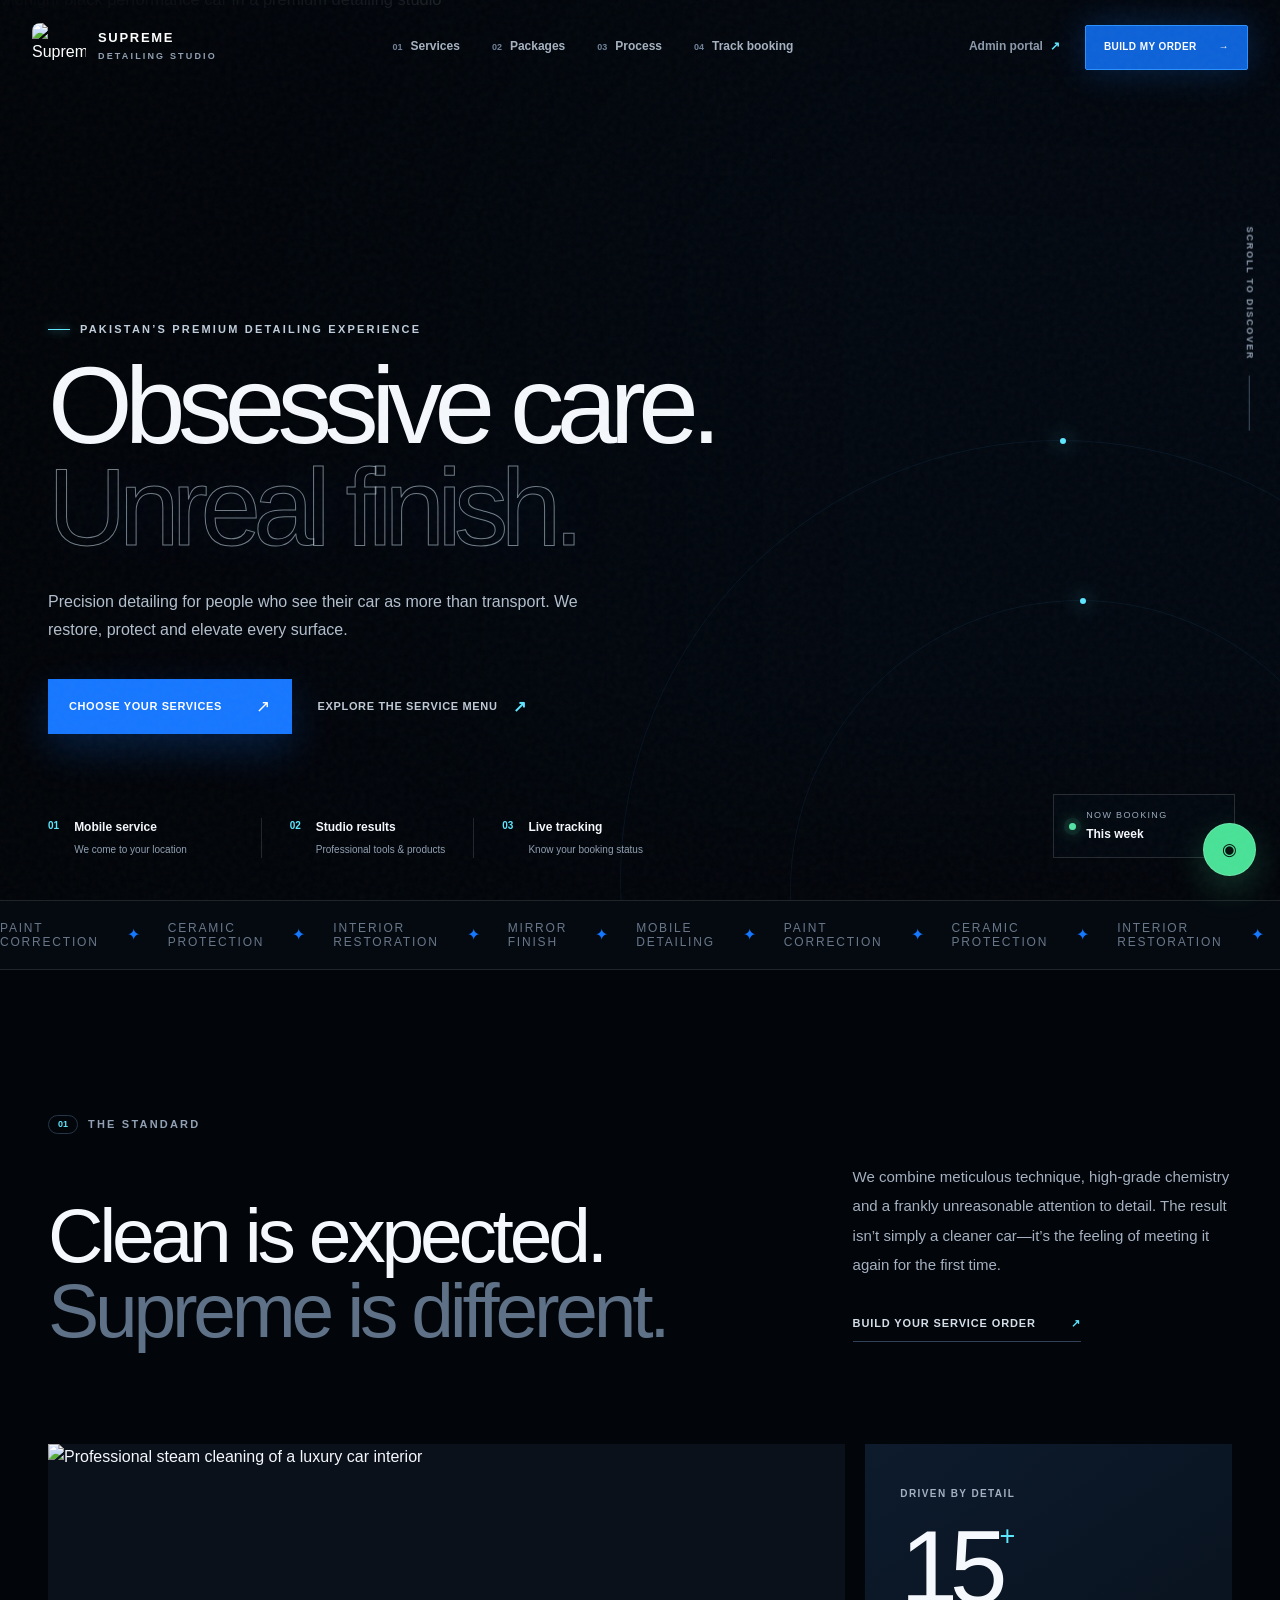
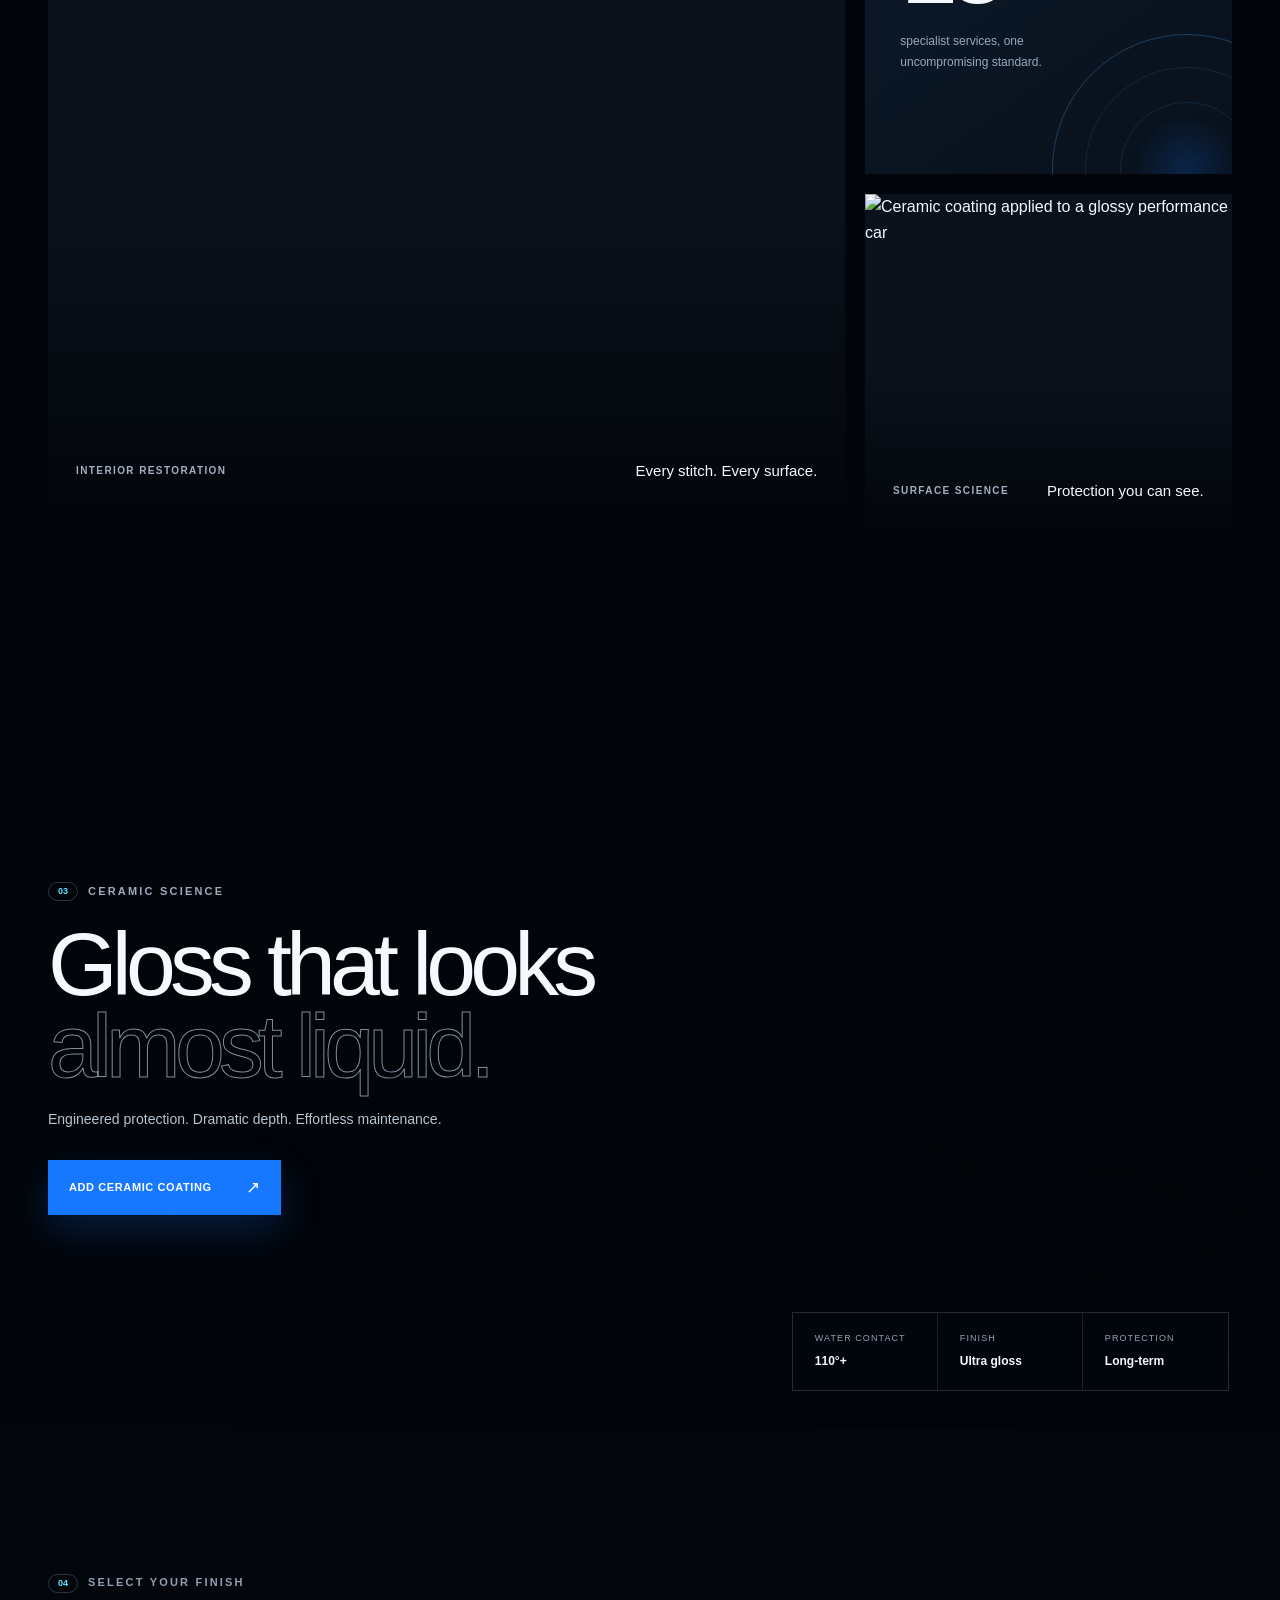
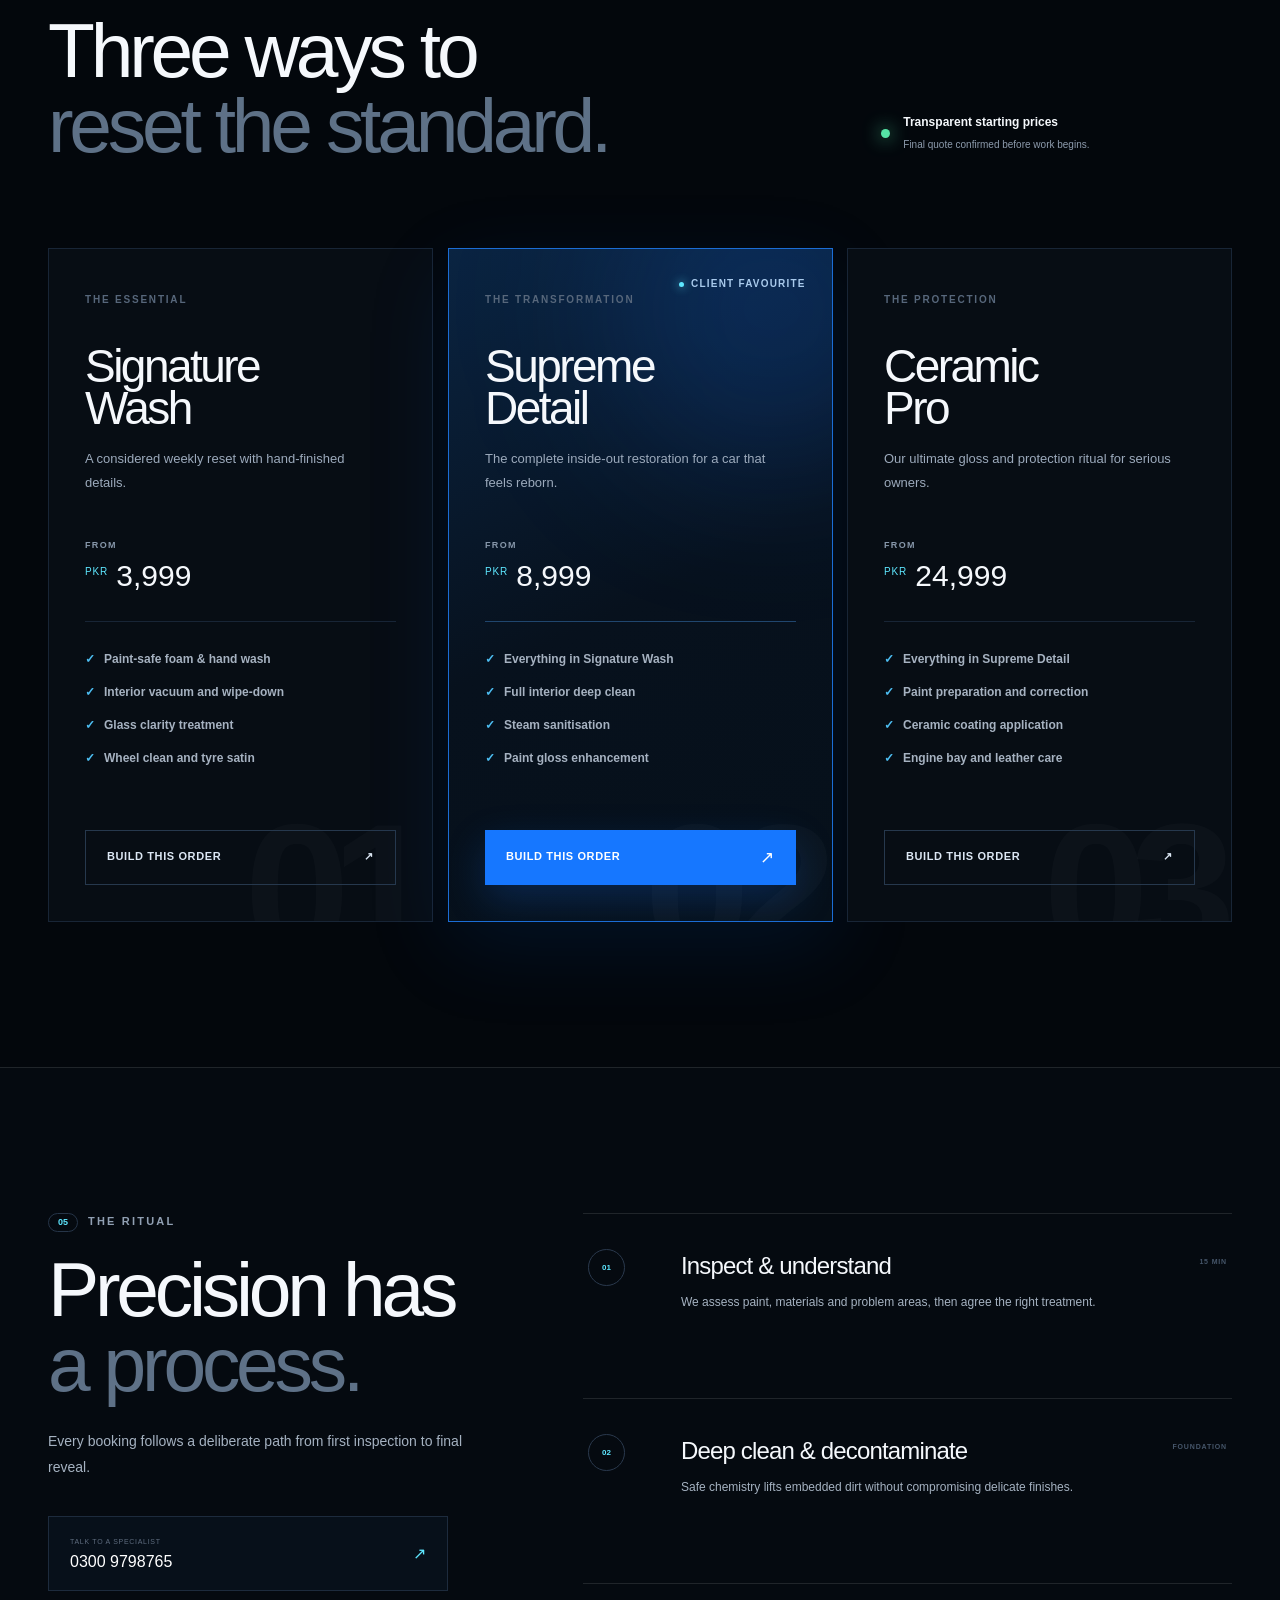
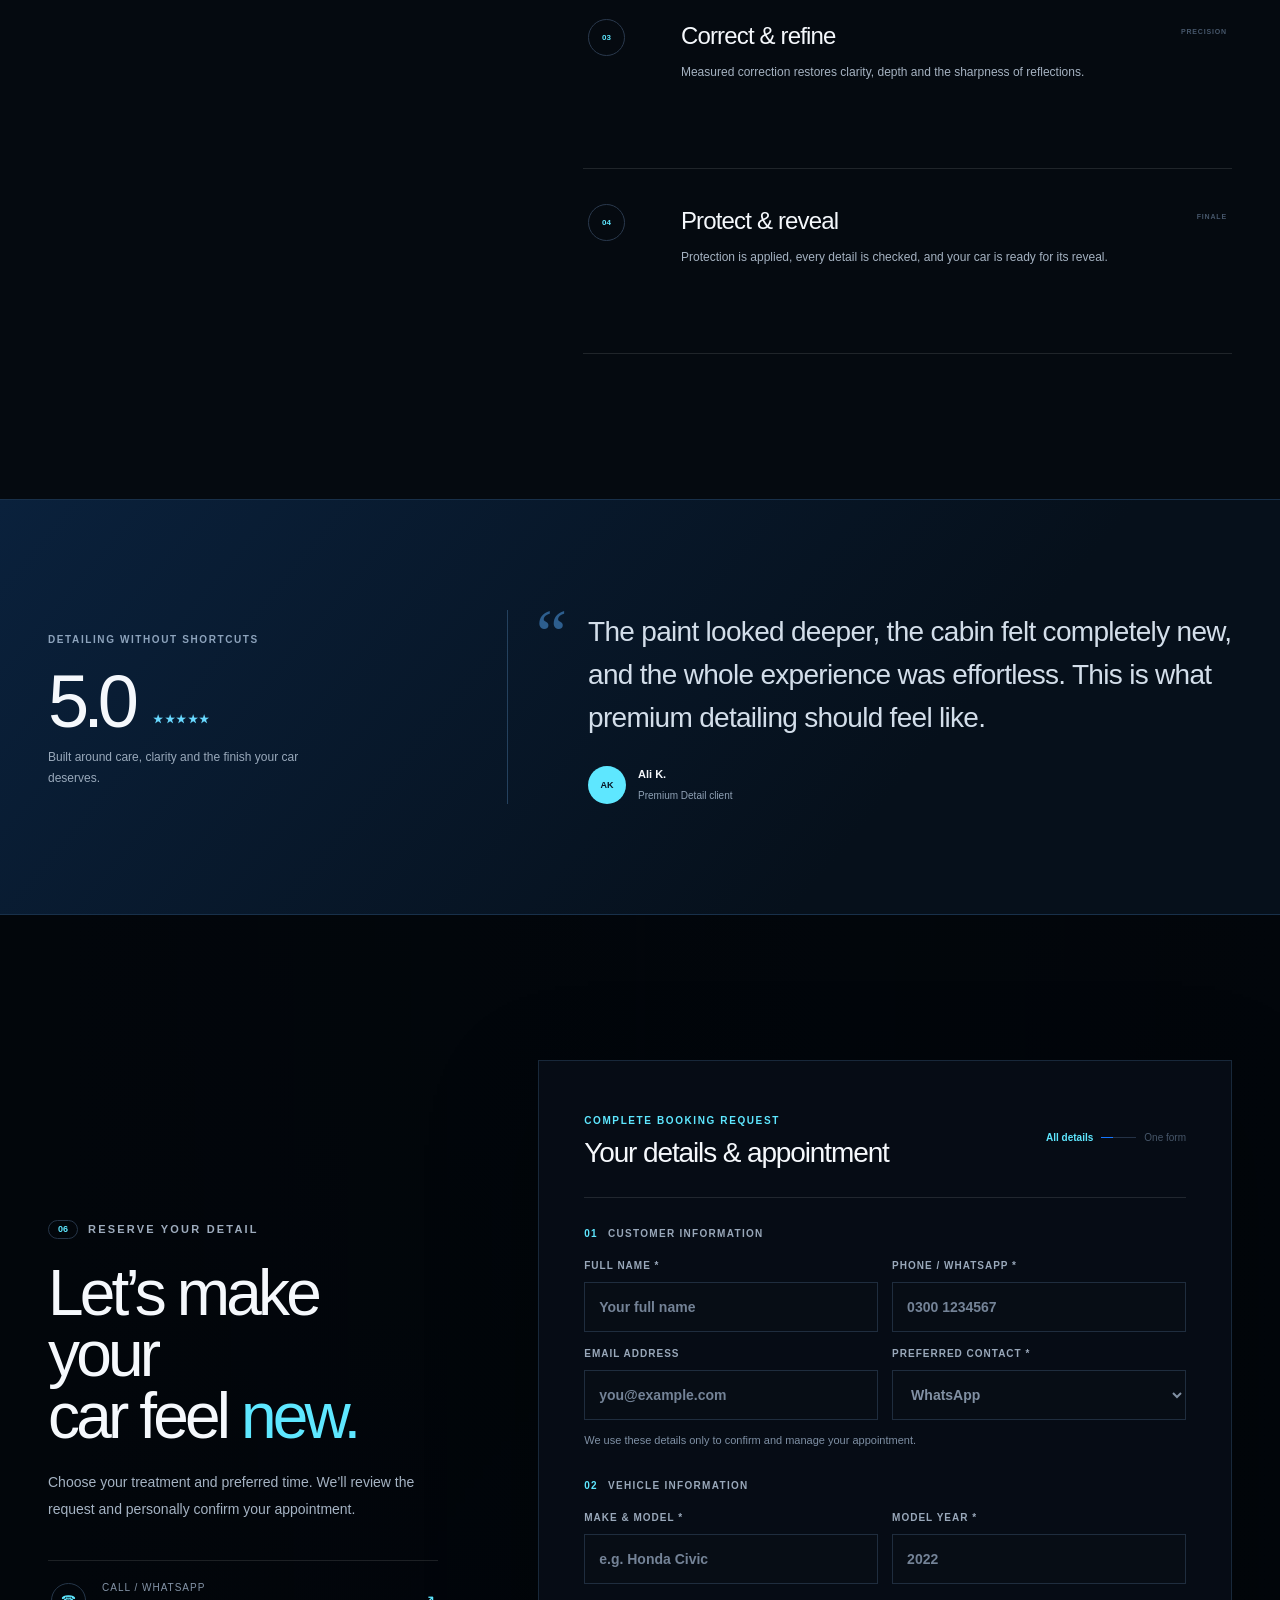
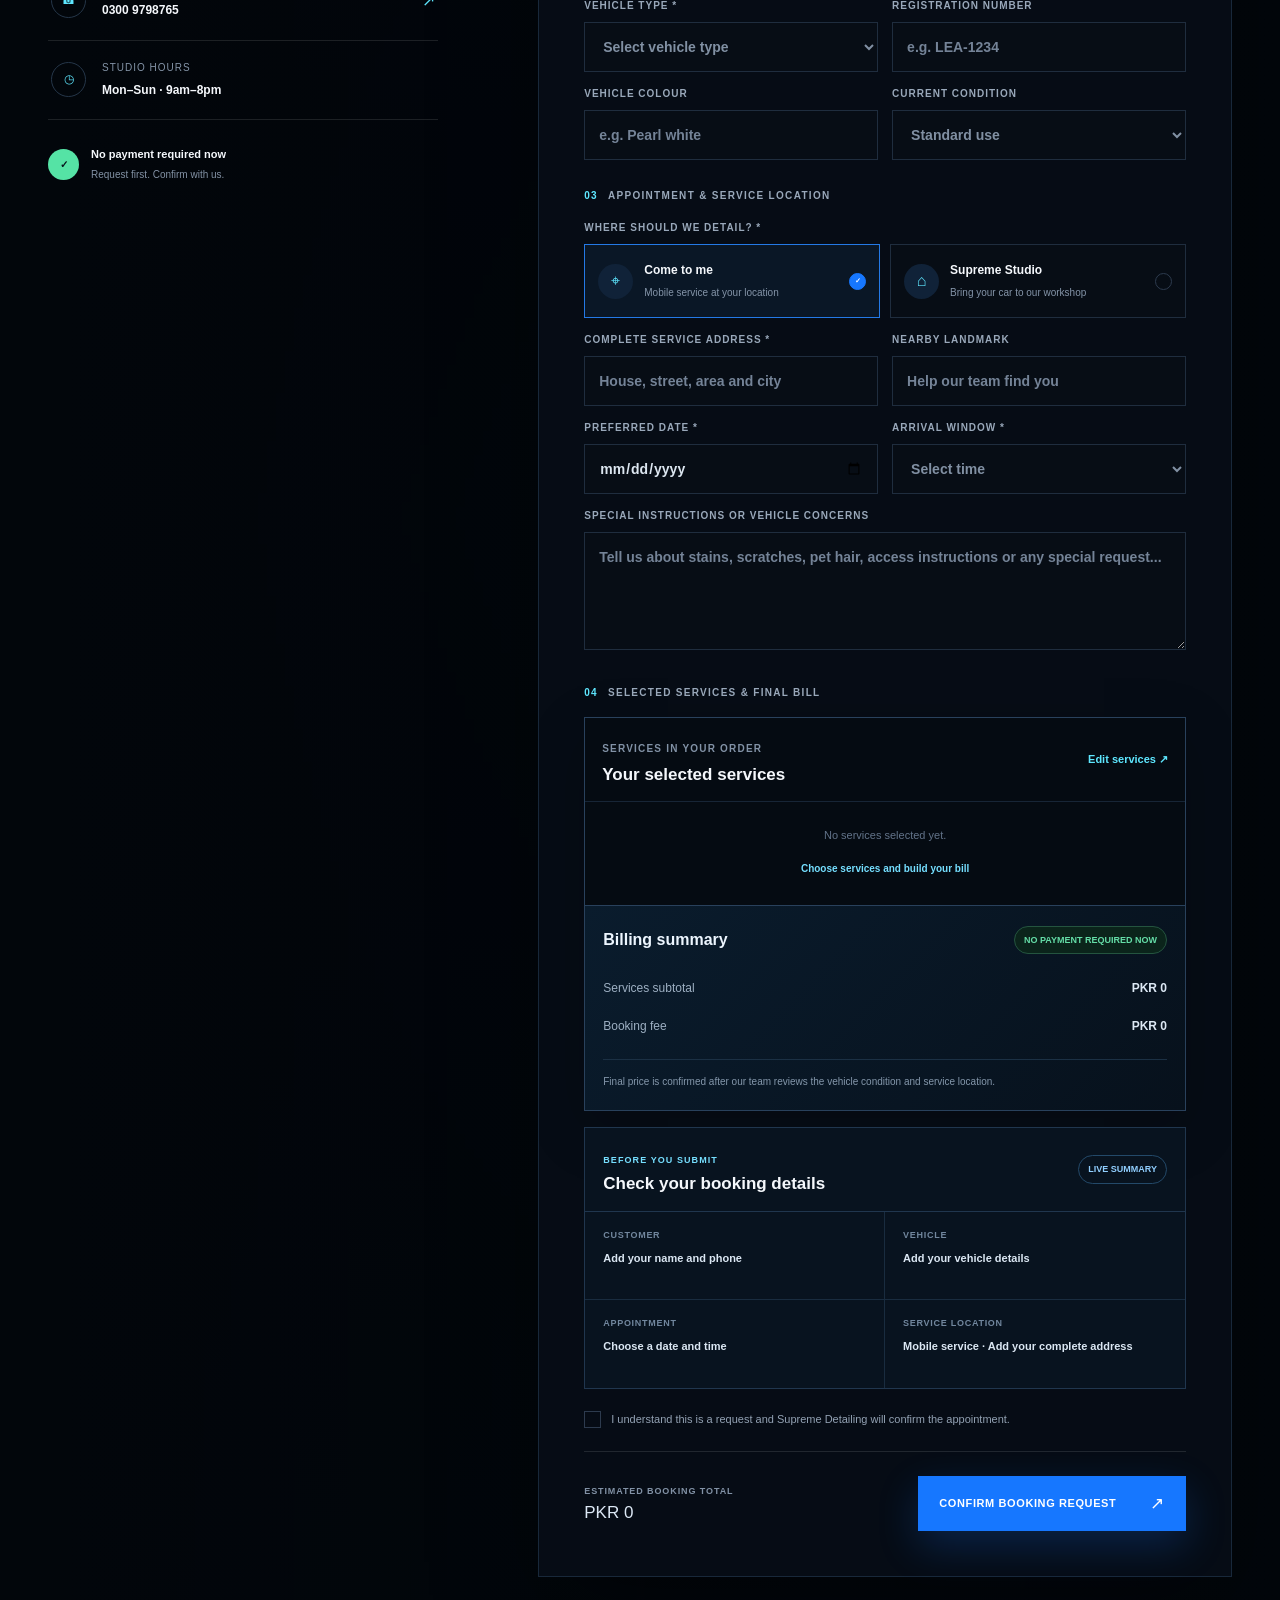
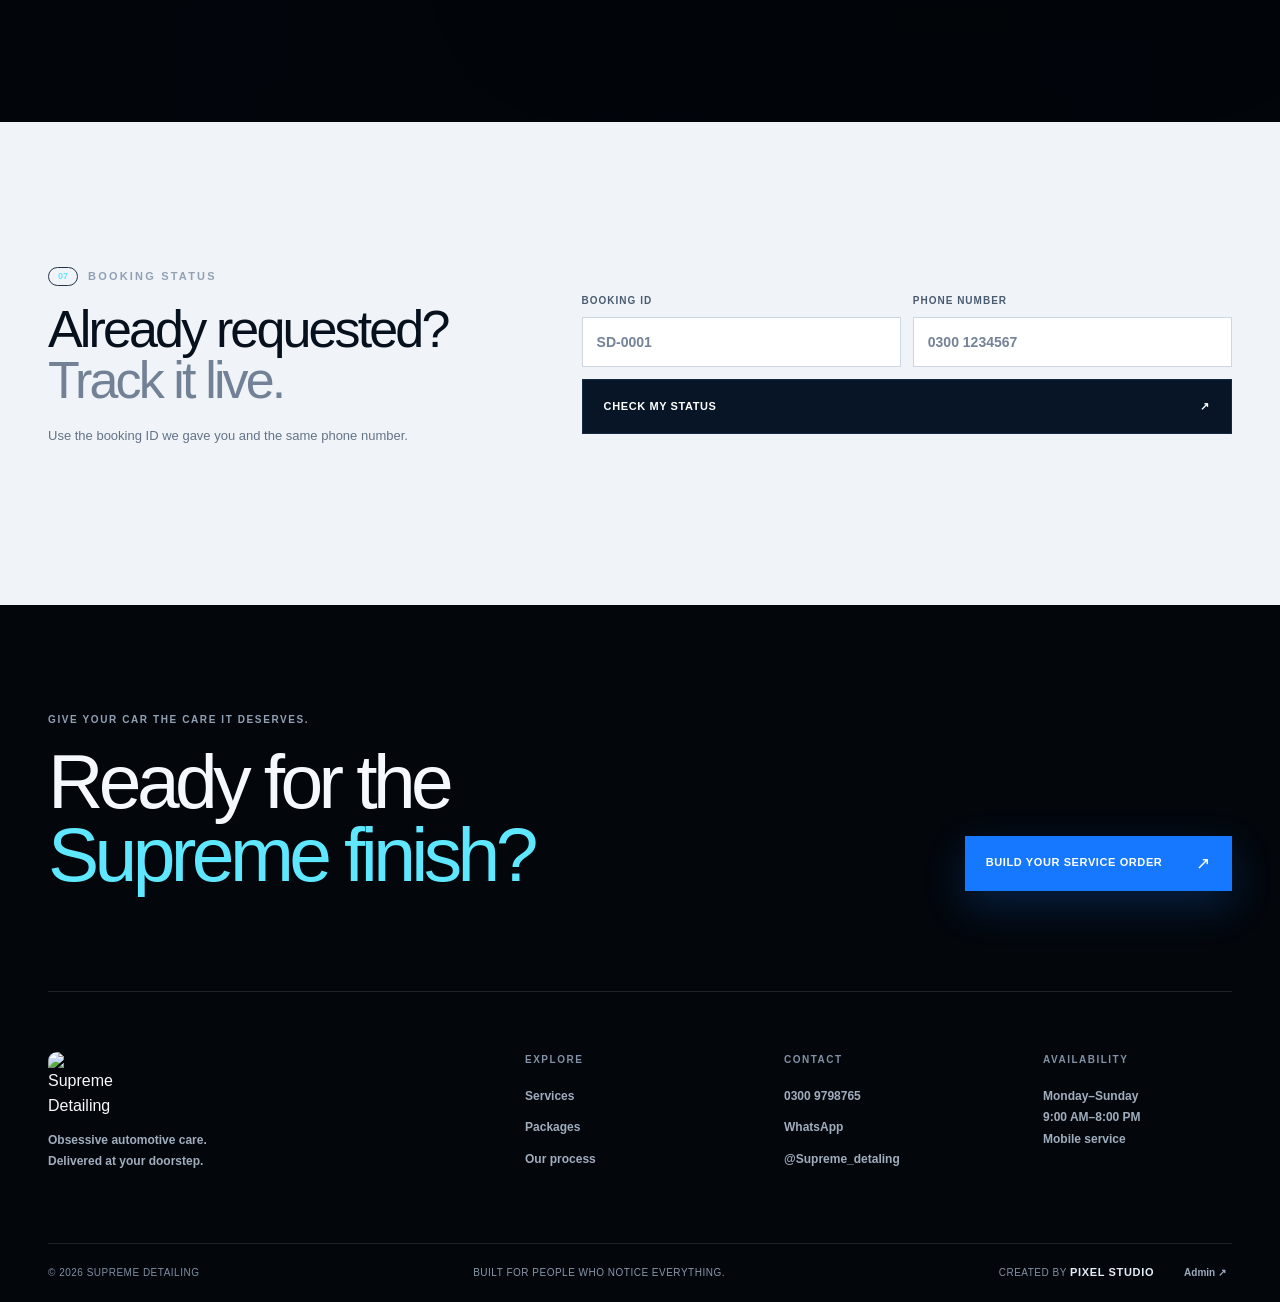
==== index.html @ 81cff60e "main" ====
<!DOCTYPE html>
<html lang="en">
<head>
  <meta charset="UTF-8">
  <meta name="viewport" content="width=device-width, initial-scale=1.0">
  <meta name="description" content="Supreme Detailing — elite automotive detailing, ceramic coating and mobile car care. Book and track your appointment online.">
  <meta name="theme-color" content="#02060b">
  <title>Supreme Detailing — Obsessive Car Care</title>
  <link rel="stylesheet" href="style.css">
  <link rel="stylesheet" href="readability.css">
</head>
<body>
  <div class="loader" id="loader" aria-hidden="true">
    <div class="loader-mark"><img src="assets/logo.png" alt=""><span></span></div>
    <p>Preparing perfection</p>
    <div class="loader-line"><i></i></div>
  </div>
  <div class="scroll-progress" id="scrollProgress"></div>
  <div class="cursor-glow" id="cursorGlow"></div>
  <div class="noise"></div>

  <header class="site-header" id="siteHeader">
    <nav class="nav-wrap">
      <button class="brand" type="button" data-view-link="customer" aria-label="Supreme Detailing home">
        <img src="assets/logo.png" alt="Supreme Detailing logo">
        <span><b>Supreme</b><small>Detailing Studio</small></span>
      </button>
      <button class="menu-toggle" id="menuToggle" aria-label="Open menu" aria-expanded="false"><i></i><i></i></button>
      <div class="nav-links" id="navLinks">
        <a href="services.html"><span>01</span> Services</a>
        <a href="#packages" data-customer-link><span>02</span> Packages</a>
        <a href="#process" data-customer-link><span>03</span> Process</a>
        <button type="button" class="nav-track" data-scroll-to="track"><span>04</span> Track booking</button>
      </div>
      <div class="nav-actions">
        <button class="admin-link" type="button" data-view-link="admin">Admin portal <span>↗</span></button>
        <a class="nav-cta magnetic" href="services.html">Build my order <span>→</span></a>
      </div>
    </nav>
  </header>

  <main>
    <div id="customerView" class="app-view is-active">
      <section class="hero" id="home">
        <div class="hero-media" data-parallax="0.12"><img src="assets/hero-cinematic-v2.png" alt="Midnight black performance car in a premium detailing studio"></div>
        <div class="hero-shade"></div>
        <div class="hero-orbit orbit-one"></div><div class="hero-orbit orbit-two"></div>
        <div class="hero-content page-width">
          <div class="hero-kicker reveal"><i></i> Pakistan’s premium detailing experience</div>
          <h1 class="hero-title reveal"><span class="line"><span>Obsessive care.</span></span><span class="line accent-line"><span>Unreal finish.</span></span></h1>
          <p class="hero-lead reveal">Precision detailing for people who see their car as more than transport. We restore, protect and elevate every surface.</p>
          <div class="hero-actions reveal">
            <a class="primary-cta magnetic" href="services.html"><span>Choose your services</span><b>↗</b></a>
            <a class="text-cta" href="services.html">Explore the service menu <span>↗</span></a>
          </div>
          <div class="hero-meta reveal">
            <div><span class="meta-index">01</span><p><b>Mobile service</b><small>We come to your location</small></p></div>
            <div><span class="meta-index">02</span><p><b>Studio results</b><small>Professional tools & products</small></p></div>
            <div><span class="meta-index">03</span><p><b>Live tracking</b><small>Know your booking status</small></p></div>
          </div>
        </div>
        <div class="hero-side-label">Scroll to discover <span></span></div>
        <div class="availability-pill"><i></i><span>Now booking</span><b>This week</b></div>
      </section>

      <div class="marquee" aria-hidden="true">
        <div class="marquee-track">
          <span>Paint correction</span><i>✦</i><span>Ceramic protection</span><i>✦</i><span>Interior restoration</span><i>✦</i><span>Mirror finish</span><i>✦</i><span>Mobile detailing</span><i>✦</i>
          <span>Paint correction</span><i>✦</i><span>Ceramic protection</span><i>✦</i><span>Interior restoration</span><i>✦</i><span>Mirror finish</span><i>✦</i><span>Mobile detailing</span><i>✦</i>
        </div>
      </div>

      <section class="manifesto section-pad page-width">
        <div class="section-tag reveal"><span>01</span> The standard</div>
        <div class="manifesto-grid">
          <h2 class="display-title reveal">Clean is expected.<br><em>Supreme is different.</em></h2>
          <div class="manifesto-copy reveal"><p>We combine meticulous technique, high-grade chemistry and a frankly unreasonable attention to detail. The result isn’t simply a cleaner car—it’s the feeling of meeting it again for the first time.</p><a href="services.html" class="underline-link">Build your service order <span>↗</span></a></div>
        </div>
        <div class="visual-grid">
          <figure class="visual-large reveal tilt-card"><img src="assets/interior-detail-v2.png" alt="Professional steam cleaning of a luxury car interior"><figcaption><span>Interior restoration</span><b>Every stitch. Every surface.</b></figcaption></figure>
          <div class="visual-stack">
            <div class="stat-card reveal"><span>Driven by detail</span><strong data-counter="15">0</strong><p>specialist services, one uncompromising standard.</p><i class="stat-ring"></i></div>
            <figure class="visual-small reveal tilt-card"><img src="assets/ceramic-coating-v2.png" alt="Ceramic coating applied to a glossy performance car"><figcaption><span>Surface science</span><b>Protection you can see.</b></figcaption></figure>
          </div>
        </div>
      </section>

      <section class="cinematic-break">
        <div class="break-media" data-parallax="0.08"><img src="assets/ceramic-coating-v2.png" alt="Perfect water beading on ceramic-coated paint"></div>
        <div class="break-overlay"></div>
        <div class="page-width break-content reveal"><span class="section-tag light"><span>03</span> Ceramic science</span><h2>Gloss that looks<br><em>almost liquid.</em></h2><p>Engineered protection. Dramatic depth. Effortless maintenance.</p><a class="primary-cta magnetic" href="services.html"><span>Add Ceramic Coating</span><b>↗</b></a></div>
        <div class="floating-specs"><div><small>Water contact</small><b>110°+</b></div><div><small>Finish</small><b>Ultra gloss</b></div><div><small>Protection</small><b>Long-term</b></div></div>
      </section>

      <section class="packages-section section-pad" id="packages">
        <div class="page-width">
          <div class="section-head packages-head reveal"><div><div class="section-tag"><span>04</span> Select your finish</div><h2 class="display-title">Three ways to<br><em>reset the standard.</em></h2></div><div class="package-note"><i></i><p><b>Transparent starting prices</b><span>Final quote confirmed before work begins.</span></p></div></div>
          <div class="package-grid">
            <article class="package-card reveal tilt-card">
              <div class="package-watermark">01</div><span class="package-type">The essential</span><h3>Signature<br>Wash</h3><p class="package-desc">A considered weekly reset with hand-finished details.</p><div class="package-price"><small>From</small><strong><sup>PKR</sup> 3,999</strong></div><div class="package-line"></div><ul><li>Paint-safe foam & hand wash</li><li>Interior vacuum and wipe-down</li><li>Glass clarity treatment</li><li>Wheel clean and tyre satin</li></ul><a class="secondary-cta" href="services.html">Build this order <span>↗</span></a>
            </article>
            <article class="package-card featured reveal tilt-card">
              <div class="featured-glow"></div><div class="popular-badge"><i></i> Client favourite</div><div class="package-watermark">02</div><span class="package-type">The transformation</span><h3>Supreme<br>Detail</h3><p class="package-desc">The complete inside-out restoration for a car that feels reborn.</p><div class="package-price"><small>From</small><strong><sup>PKR</sup> 8,999</strong></div><div class="package-line"></div><ul><li>Everything in Signature Wash</li><li>Full interior deep clean</li><li>Steam sanitisation</li><li>Paint gloss enhancement</li></ul><a class="primary-cta" href="services.html"><span>Build this order</span><b>↗</b></a>
            </article>
            <article class="package-card reveal tilt-card">
              <div class="package-watermark">03</div><span class="package-type">The protection</span><h3>Ceramic<br>Pro</h3><p class="package-desc">Our ultimate gloss and protection ritual for serious owners.</p><div class="package-price"><small>From</small><strong><sup>PKR</sup> 24,999</strong></div><div class="package-line"></div><ul><li>Everything in Supreme Detail</li><li>Paint preparation and correction</li><li>Ceramic coating application</li><li>Engine bay and leather care</li></ul><a class="secondary-cta" href="services.html">Build this order <span>↗</span></a>
            </article>
          </div>
        </div>
      </section>

      <section class="process-section section-pad" id="process">
        <div class="page-width process-grid">
          <div class="process-sticky reveal"><div class="section-tag"><span>05</span> The ritual</div><h2 class="display-title">Precision has<br><em>a process.</em></h2><p>Every booking follows a deliberate path from first inspection to final reveal.</p><a href="tel:03009798765" class="call-card"><span>Talk to a specialist</span><b>0300 9798765</b><i>↗</i></a></div>
          <div class="process-list">
            <article class="reveal"><span>01</span><div><h3>Inspect & understand</h3><p>We assess paint, materials and problem areas, then agree the right treatment.</p></div><i>15 min</i></article>
            <article class="reveal"><span>02</span><div><h3>Deep clean & decontaminate</h3><p>Safe chemistry lifts embedded dirt without compromising delicate finishes.</p></div><i>Foundation</i></article>
            <article class="reveal"><span>03</span><div><h3>Correct & refine</h3><p>Measured correction restores clarity, depth and the sharpness of reflections.</p></div><i>Precision</i></article>
            <article class="reveal"><span>04</span><div><h3>Protect & reveal</h3><p>Protection is applied, every detail is checked, and your car is ready for its reveal.</p></div><i>Finale</i></article>
          </div>
        </div>
      </section>

      <section class="social-proof">
        <div class="page-width proof-grid">
          <div class="proof-score reveal"><span>Detailing without shortcuts</span><strong><b>5.0</b><i>★★★★★</i></strong><p>Built around care, clarity and the finish your car deserves.</p></div>
          <blockquote class="reveal"><span>“</span><p>The paint looked deeper, the cabin felt completely new, and the whole experience was effortless. This is what premium detailing should feel like.</p><footer><i>AK</i><div><b>Ali K.</b><small>Premium Detail client</small></div></footer></blockquote>
        </div>
      </section>

      <section class="booking-section" id="booking">
        <div class="booking-backdrop"><img src="assets/hero-cinematic-v2.png" alt=""></div>
        <div class="page-width booking-shell">
          <div class="booking-intro reveal"><div class="section-tag light"><span>06</span> Reserve your detail</div><h2>Let’s make your<br>car feel <em>new.</em></h2><p>Choose your treatment and preferred time. We’ll review the request and personally confirm your appointment.</p><div class="contact-stack"><a href="tel:03009798765"><i>☎</i><span><small>Call / WhatsApp</small><b>0300 9798765</b></span><em>↗</em></a><div><i>◷</i><span><small>Studio hours</small><b>Mon–Sun · 9am–8pm</b></span></div></div><div class="trust-note"><span>✓</span><p><b>No payment required now</b><small>Request first. Confirm with us.</small></p></div></div>

          <form class="booking-form reveal" id="bookingForm">
            <div class="form-top"><div><span>Complete booking request</span><h3>Your details & appointment</h3></div><div class="form-step"><b>All details</b><i></i><span>One form</span></div></div>
            <div class="form-section-label"><span>01</span> Customer information</div>
            <div class="form-grid">
              <label class="field"><span>Full name *</span><input type="text" name="name" placeholder="Your full name" autocomplete="name" required></label>
              <label class="field"><span>Phone / WhatsApp *</span><input type="tel" name="phone" placeholder="0300 1234567" autocomplete="tel" required></label>
              <label class="field"><span>Email address</span><input type="email" name="email" placeholder="you@example.com" autocomplete="email"></label>
              <label class="field"><span>Preferred contact *</span><select name="contactMethod" required><option value="WhatsApp">WhatsApp</option><option value="Phone call">Phone call</option><option value="SMS">SMS</option><option value="Email">Email</option></select></label>
            </div>
            <p class="field-help">We use these details only to confirm and manage your appointment.</p>

            <div class="form-section-label"><span>02</span> Vehicle information</div>
            <div class="form-grid">
              <label class="field"><span>Make & model *</span><input type="text" name="vehicle" placeholder="e.g. Honda Civic" required></label>
              <label class="field"><span>Model year *</span><input type="number" name="vehicleYear" placeholder="2022" min="1980" max="2030" required></label>
              <label class="field"><span>Vehicle type *</span><select name="vehicleType" required><option value="">Select vehicle type</option><option>Sedan</option><option>Hatchback</option><option>SUV / Crossover</option><option>Pickup / 4×4</option><option>Coupe / Sports car</option><option>Van</option><option>Other</option></select></label>
              <label class="field"><span>Registration number</span><input type="text" name="registration" placeholder="e.g. LEA-1234"></label>
              <label class="field"><span>Vehicle colour</span><input type="text" name="vehicleColor" placeholder="e.g. Pearl white"></label>
              <label class="field"><span>Current condition</span><select name="vehicleCondition"><option value="Standard use">Standard use</option><option value="Very dusty / muddy">Very dusty / muddy</option><option value="Heavy interior stains">Heavy interior stains</option><option value="Pet hair">Pet hair</option><option value="Smoke / odour">Smoke / odour</option><option value="Needs inspection">Needs inspection</option></select></label>
            </div>

            <div class="form-section-label"><span>03</span> Appointment & service location</div>
            <fieldset class="field full location-field"><legend>Where should we detail? *</legend><div class="choice-row"><label class="choice"><input type="radio" name="serviceType" value="Mobile service" checked><span><i>⌖</i><em><b>Come to me</b><small>Mobile service at your location</small></em><strong>✓</strong></span></label><label class="choice"><input type="radio" name="serviceType" value="Workshop"><span><i>⌂</i><em><b>Supreme Studio</b><small>Bring your car to our workshop</small></em><strong>✓</strong></span></label></div></fieldset>
            <div class="form-grid location-details" id="mobileLocationFields"><label class="field" id="addressField"><span>Complete service address *</span><input type="text" name="address" placeholder="House, street, area and city" autocomplete="street-address"></label><label class="field" id="landmarkField"><span>Nearby landmark</span><input type="text" name="landmark" placeholder="Help our team find you"></label></div>
            <div class="form-grid schedule-grid"><label class="field"><span>Preferred date *</span><input type="date" name="date" id="bookingDate" required></label><label class="field"><span>Arrival window *</span><select name="time" required><option value="">Select time</option><option>9:00 AM – 11:00 AM</option><option>11:00 AM – 1:00 PM</option><option>1:00 PM – 3:00 PM</option><option>3:00 PM – 5:00 PM</option><option>5:00 PM – 7:00 PM</option></select></label></div>
            <label class="field full notes-field"><span>Special instructions or vehicle concerns</span><textarea name="notes" rows="4" placeholder="Tell us about stains, scratches, pet hair, access instructions or any special request..."></textarea></label>

            <div class="form-section-label"><span>04</span> Selected services & final bill</div>
            <input type="hidden" name="package" id="packageSelect" value="Custom Service Order">
            <div class="booking-order-box" id="bookingOrderBox">
              <div class="booking-order-head"><div><span>Services in your order</span><h4>Your selected services</h4></div><a href="services.html">Edit services ↗</a></div>
              <div class="booking-order-empty" id="bookingOrderEmpty"><p>No services selected yet.</p><a href="services.html">Choose services and build your bill</a></div>
              <div class="booking-order-lines" id="bookingOrderLines"></div>
              <div class="booking-bill-container">
                <div class="bill-summary-head"><span>Billing summary</span><b>No payment required now</b></div>
                <div class="bill-line"><span>Services subtotal</span><b id="bookingSubtotal">PKR 0</b></div>
                <div class="bill-line"><span>Booking fee</span><b>PKR 0</b></div>
                <div class="booking-order-total" id="bookingOrderTotalRow" hidden><span>Estimated total</span><strong id="bookingOrderTotal">PKR 0</strong></div>
                <p class="billing-note">Final price is confirmed after our team reviews the vehicle condition and service location.</p>
              </div>
            </div>

            <div class="booking-review-panel">
              <div class="booking-review-head"><div><span>Before you submit</span><h4>Check your booking details</h4></div><b>Live summary</b></div>
              <div class="booking-review-grid">
                <div><small>Customer</small><strong id="reviewCustomer">Add your name and phone</strong></div>
                <div><small>Vehicle</small><strong id="reviewVehicle">Add your vehicle details</strong></div>
                <div><small>Appointment</small><strong id="reviewSchedule">Choose a date and time</strong></div>
                <div><small>Service location</small><strong id="reviewLocation">Mobile service · Add your address</strong></div>
              </div>
            </div>
            <label class="terms"><input type="checkbox" required><i>✓</i><span>I understand this is a request and Supreme Detailing will confirm the appointment.</span></label>
            <div class="form-submit"><div><small>Estimated booking total</small><strong id="estimatePrice">PKR 0</strong></div><button class="primary-cta magnetic" type="submit"><span>Confirm booking request</span><b>↗</b></button></div>
          </form>
        </div>
      </section>

      <section class="track-section section-pad" id="track">
        <div class="page-width track-shell reveal">
          <div class="track-title"><div class="section-tag"><span>07</span> Booking status</div><h2>Already requested?<br><em>Track it live.</em></h2><p>Use the booking ID we gave you and the same phone number.</p></div>
          <form id="trackingForm" class="tracking-form"><label class="field"><span>Booking ID</span><input name="bookingId" placeholder="SD-0001" required></label><label class="field"><span>Phone number</span><input name="phone" placeholder="0300 1234567" required></label><button class="secondary-cta" type="submit">Check my status <span>↗</span></button></form>
          <div id="trackingResult" class="tracking-result" aria-live="polite"></div>
        </div>
      </section>
    </div>

    <div id="adminView" class="app-view">
      <section class="admin-login" id="adminLogin">
        <div class="login-visual"><img src="assets/hero-cinematic-v2.png" alt="Performance car in Supreme Detailing studio"><div class="login-visual-copy"><span>Supreme control</span><h2>Every booking.<br>Perfectly managed.</h2><p>Review requests, confirm appointments and keep customers informed.</p></div></div>
        <div class="login-side"><button class="back-link" type="button" data-view-link="customer">← Return to website</button><div class="login-card"><div class="login-brand"><img src="assets/logo.png" alt="Supreme Detailing"><div><b>Supreme</b><span>Detailing · Control</span></div></div><span class="admin-eyebrow">Secure team access</span><h1>Welcome<br>back.</h1><p>Enter the team PIN to access booking control.</p><form id="adminLoginForm"><label class="field"><span>Admin PIN</span><input type="password" name="pin" inputmode="numeric" placeholder="Enter 4-digit PIN" maxlength="4" required></label><button class="primary-cta full-button" type="submit"><span>Enter dashboard</span><b>↗</b></button><small class="demo-hint">Demo access: <b>1234</b></small></form></div><small class="login-foot">Supreme Detailing · Interface by Pixel Studio</small></div>
      </section>

      <section class="dashboard" id="adminDashboard" hidden>
        <aside class="sidebar">
          <div class="sidebar-brand"><img src="assets/logo.png" alt="Supreme Detailing"><div><b>Supreme</b><span>Control room</span></div></div>
          <nav><small>Workspace</small><button class="active"><span>▦</span> Booking control <i id="sidebarPending">0</i></button><button data-view-link="customer"><span>↗</span> Live website</button></nav>
          <div class="sidebar-status"><i></i><div><small>System status</small><b>All services online</b></div></div>
          <div class="sidebar-foot"><div class="admin-avatar">SD</div><div><b>Supreme Team</b><small>Administrator</small></div><button id="logoutButton" title="Sign out">⇥</button></div>
        </aside>
        <div class="dashboard-main">
          <header class="dashboard-header"><div><button class="sidebar-toggle" id="sidebarToggle">☰</button><span>Control room / Bookings</span></div><div class="dash-date" id="dashboardDate"></div><div class="live-status"><i></i> Live</div></header>
          <div class="dashboard-content">
            <div class="dashboard-title"><div><span>Booking intelligence</span><h1>Good day, Supreme.</h1><p>Here’s what needs your attention today.</p></div><button class="primary-cta" type="button" id="newBookingButton"><span>+ New booking</span><b>↗</b></button></div>
            <div class="metric-grid">
              <article class="metric-feature"><div><small>Awaiting decision</small><strong id="pendingMetric">0</strong><p>Customer requests waiting for review</p></div><span class="metric-trend">Needs action</span><i class="metric-orbit"></i></article>
              <article><span class="metric-icon green">✓</span><div><small>Confirmed</small><strong id="confirmedMetric">0</strong><p>Appointments approved</p></div></article>
              <article><span class="metric-icon violet">✦</span><div><small>Completed</small><strong id="completedMetric">0</strong><p>Details delivered</p></div></article>
              <article><span class="metric-icon amber">◇</span><div><small>All requests</small><strong id="totalMetric">0</strong><p>Lifetime bookings</p></div></article>
            </div>
            <div class="booking-panel">
              <div class="panel-head"><div><span>Customer queue</span><h2>Booking requests <i id="resultCount">0 requests</i></h2></div><div class="panel-tools"><label class="search"><span>⌕</span><input id="adminSearch" placeholder="Search customer, phone or ID"></label><select id="statusFilter"><option value="All">All statuses</option><option>Pending</option><option>Confirmed</option><option>Completed</option><option>Declined</option></select></div></div>
              <div class="table-wrap"><table><thead><tr><th>Customer</th><th>Booking</th><th>Schedule</th><th>Treatment</th><th>Status</th><th></th></tr></thead><tbody id="bookingTableBody"></tbody></table><div class="empty-state" id="adminEmpty" hidden><span>◇</span><h3>The queue is clear</h3><p>New customer requests will appear here instantly.</p></div></div>
            </div>
          </div>
        </div>
      </section>
    </div>
  </main>

  <footer class="footer">
    <div class="footer-top page-width"><div><span>Give your car the care it deserves.</span><h2>Ready for the<br><em>Supreme finish?</em></h2></div><a class="primary-cta magnetic" href="services.html"><span>Build your service order</span><b>↗</b></a></div>
    <div class="footer-main page-width"><div class="footer-brand"><img src="assets/logo.png" alt="Supreme Detailing"><p>Obsessive automotive care.<br>Delivered at your doorstep.</p></div><div><span>Explore</span><a href="services.html">Services</a><a href="#packages">Packages</a><a href="#process">Our process</a></div><div><span>Contact</span><a href="tel:03009798765">0300 9798765</a><a href="https://wa.me/923009798765">WhatsApp</a><a href="#">@Supreme_detaling</a></div><div><span>Availability</span><p>Monday–Sunday<br>9:00 AM–8:00 PM<br>Mobile service</p></div></div>
    <div class="footer-bottom page-width"><span>© 2026 Supreme Detailing</span><b>Built for people who notice everything.</b><div class="footer-actions"><span class="studio-credit">Created by <strong>Pixel Studio</strong></span><button data-view-link="admin">Admin ↗</button></div></div>
  </footer>

  <div class="modal-backdrop" id="successModal" hidden><div class="modal success-modal" role="dialog" aria-modal="true" aria-labelledby="successTitle"><button class="modal-close" data-close-modal="successModal">×</button><div class="modal-ring"><span>✓</span></div><div class="section-tag"><span>Done</span> Request received</div><h2 id="successTitle">You’re on<br>the list.</h2><p>We’ll personally review and confirm your appointment. Save this tracking ID:</p><button class="booking-id-copy" id="successBookingId" title="Copy booking ID">SD-0000 <span>Copy ID</span></button><div class="modal-summary" id="successSummary"></div><button class="primary-cta full-button" data-close-modal="successModal"><span>Back to website</span><b>→</b></button></div></div>
  <div class="modal-backdrop" id="bookingDetailModal" hidden><div class="modal detail-modal" role="dialog" aria-modal="true" aria-labelledby="detailTitle"><button class="modal-close" data-close-modal="bookingDetailModal">×</button><div id="bookingDetailContent"></div></div></div>
  <div class="toast" id="toast" role="status" aria-live="polite"></div>
  <a class="whatsapp-float magnetic" href="https://wa.me/923009798765" aria-label="Chat on WhatsApp"><span>◉</span><i>WhatsApp</i></a>
  <script src="script.js"></script>
</body>
</html>
---- style.css ----
:root {
  --black:#02050a; --black-2:#060b12; --panel:#0a111b; --panel-2:#0e1723;
  --white:#f5f8fc; --muted:#8390a1; --muted-2:#526071; --blue:#1677ff;
  --cyan:#5ee7ff; --line:rgba(255,255,255,.11); --line-dark:#dce3eb;
  --green:#55e3a5; --danger:#ff6673; --amber:#ffb95c; --violet:#9d8cff;
  --display:Arial,"Segoe UI",sans-serif; --body:"Segoe UI",Arial,sans-serif;
  --ease:cubic-bezier(.2,.75,.25,1); --page:min(1360px,calc(100% - 96px));
}
*{box-sizing:border-box}html{scroll-behavior:smooth}body{margin:0;color:var(--white);background:var(--black);font-family:var(--body);overflow-x:hidden}body.modal-open{overflow:hidden}button,input,select,textarea{font:inherit}button{cursor:pointer}a{color:inherit;text-decoration:none}img{display:block;max-width:100%}[hidden]{display:none!important}.page-width{width:var(--page);margin-inline:auto}.app-view{display:none}.app-view.is-active{display:block}.noise{position:fixed;inset:0;z-index:90;pointer-events:none;opacity:.045;background-image:url("data:image/svg+xml,%3Csvg viewBox='0 0 180 180' xmlns='http://www.w3.org/2000/svg'%3E%3Cfilter id='n'%3E%3CfeTurbulence type='fractalNoise' baseFrequency='.9' numOctaves='3' stitchTiles='stitch'/%3E%3C/filter%3E%3Crect width='100%25' height='100%25' filter='url(%23n)' opacity='.8'/%3E%3C/svg%3E")}.cursor-glow{position:fixed;left:0;top:0;width:420px;height:420px;z-index:-1;border-radius:50%;pointer-events:none;background:radial-gradient(circle,rgba(24,119,255,.10),transparent 68%);transform:translate(-50%,-50%);will-change:transform}.scroll-progress{position:fixed;left:0;top:0;z-index:200;width:0;height:2px;background:linear-gradient(90deg,var(--blue),var(--cyan));box-shadow:0 0 16px var(--cyan)}

/* Entrance */
.loader{position:fixed;inset:0;z-index:300;display:grid;place-content:center;justify-items:center;background:#010307;transition:opacity .7s var(--ease),visibility .7s}.loader.is-hidden{opacity:0;visibility:hidden}.loader-mark{position:relative;width:92px;height:80px;overflow:hidden;border-radius:14px}.loader-mark img{width:100%;height:100%;object-fit:cover;filter:grayscale(1)}.loader-mark span{position:absolute;inset:-40%;background:linear-gradient(110deg,transparent 38%,rgba(94,231,255,.9) 50%,transparent 62%);animation:loaderShine 1.4s infinite}.loader p{margin:20px 0 14px;color:#718198;font-size:9px;font-weight:800;letter-spacing:.26em;text-transform:uppercase}.loader-line{width:180px;height:1px;overflow:hidden;background:#122033}.loader-line i{display:block;width:50%;height:100%;background:var(--cyan);animation:loaderLine 1.2s infinite var(--ease)}@keyframes loaderShine{to{transform:translateX(100%)}}@keyframes loaderLine{0%{transform:translateX(-110%)}100%{transform:translateX(210%)}}

/* Header */
.site-header{position:fixed;left:0;right:0;top:0;z-index:80;border-bottom:1px solid transparent;transition:background .35s,border .35s,transform .35s}.site-header.scrolled{border-color:var(--line);background:rgba(2,5,10,.78);backdrop-filter:blur(22px)}.nav-wrap{width:min(1490px,calc(100% - 64px));height:94px;margin:auto;display:flex;align-items:center;gap:42px}.brand{border:0;padding:0;display:flex;align-items:center;gap:12px;color:#fff;background:none;text-align:left}.brand img{width:54px;height:48px;border-radius:8px;object-fit:cover;filter:contrast(1.06)}.brand b,.brand small{display:block}.brand b{font:700 13px var(--display);letter-spacing:.13em;text-transform:uppercase}.brand small{margin-top:4px;color:#5a6a7f;font-size:7px;font-weight:800;letter-spacing:.24em;text-transform:uppercase}.nav-links{margin:auto;display:flex;align-items:center;gap:32px}.nav-links a,.nav-track{border:0;padding:10px 0;display:flex;align-items:center;gap:8px;color:#a7b2c1;background:none;font-size:11px;font-weight:700;transition:color .25s}.nav-links a span,.nav-track span{color:#3c4c61;font-size:7px}.nav-links a:hover,.nav-track:hover{color:#fff}.nav-actions{display:flex;align-items:center;gap:25px}.admin-link{border:0;padding:0;display:flex;gap:7px;color:#8d9aab;background:none;font-size:10px;font-weight:700}.admin-link span{color:var(--cyan)}.nav-cta{height:45px;padding:0 18px;border:1px solid #2a91ff;border-radius:2px;display:flex;align-items:center;gap:22px;color:#fff;background:rgba(15,112,245,.88);font-size:10px;font-weight:800;letter-spacing:.04em;text-transform:uppercase;box-shadow:0 0 35px rgba(22,119,255,.25);transition:transform .25s,box-shadow .25s}.nav-cta:hover{box-shadow:0 0 50px rgba(22,119,255,.42)}.menu-toggle{display:none;width:42px;height:42px;border:1px solid var(--line);background:transparent}.menu-toggle i{display:block;width:16px;height:1px;margin:5px auto;background:#fff}

/* Universal */
.section-pad{padding:145px 0}.section-tag{display:flex;align-items:center;gap:10px;color:#6e7d91;font-size:9px;font-weight:800;letter-spacing:.2em;text-transform:uppercase}.section-tag span{width:30px;height:19px;border:1px solid #263548;border-radius:20px;display:grid;place-items:center;color:var(--cyan);font-size:7px;letter-spacing:0}.section-tag.light{color:#9eacbd}.display-title{margin:20px 0 0;font:500 clamp(47px,6vw,85px)/.98 var(--display);letter-spacing:-.055em}.display-title em{color:#5e7187;font-style:normal}.primary-cta,.secondary-cta{border:0;min-height:55px;padding:0 21px;display:inline-flex;align-items:center;justify-content:space-between;gap:34px;font-size:10px;font-weight:800;letter-spacing:.055em;text-transform:uppercase;transition:transform .3s var(--ease),background .3s,box-shadow .3s}.primary-cta{color:#fff;background:var(--blue);box-shadow:0 15px 40px rgba(22,119,255,.22)}.primary-cta:hover{background:#2a87ff;box-shadow:0 18px 52px rgba(22,119,255,.38);transform:translateY(-3px)}.primary-cta b{font-size:17px;font-weight:400}.secondary-cta{border:1px solid #26384d;color:#dce7f4;background:transparent}.secondary-cta:hover{border-color:var(--blue);background:rgba(22,119,255,.08);transform:translateY(-3px)}.reveal{opacity:0;transform:translateY(34px);transition:opacity .85s var(--ease),transform .85s var(--ease)}.reveal.visible{opacity:1;transform:none}.tilt-card{transform-style:preserve-3d;will-change:transform}

/* Hero */
.hero{position:relative;min-height:900px;height:100svh;overflow:hidden;background:#030912}.hero-media{position:absolute;inset:0;will-change:transform}.hero-media img{width:100%;height:100%;object-fit:cover;object-position:center}.hero-shade{position:absolute;inset:0;background:linear-gradient(90deg,rgba(1,4,8,.98) 0%,rgba(1,5,10,.86) 31%,rgba(1,5,10,.2) 67%,rgba(1,5,10,.22) 100%),linear-gradient(0deg,#02050a 0,transparent 23%),linear-gradient(180deg,rgba(2,5,10,.45),transparent 25%)}.hero-content{position:relative;z-index:3;height:100%;padding-top:155px;display:flex;flex-direction:column;justify-content:center;align-items:flex-start}.hero-kicker{display:flex;align-items:center;gap:10px;color:#a7b8ca;font-size:9px;font-weight:800;letter-spacing:.2em;text-transform:uppercase}.hero-kicker i{width:22px;height:1px;background:var(--cyan);box-shadow:0 0 10px var(--cyan)}.hero-title{margin:23px 0 24px;font:500 clamp(68px,8.5vw,132px)/.83 var(--display);letter-spacing:-.07em}.hero-title .line{display:block;overflow:hidden;padding:0 .08em .1em 0}.hero-title .line>span{display:block}.hero-title .accent-line{color:transparent;-webkit-text-stroke:1px rgba(216,233,248,.52);text-shadow:0 0 70px rgba(63,164,255,.12)}.hero-lead{max-width:555px;margin:0;color:#94a1b1;font-size:14px;line-height:1.8}.hero-actions{margin-top:34px;display:flex;align-items:center;gap:26px}.text-cta{display:flex;align-items:center;gap:15px;color:#c0cad6;font-size:10px;font-weight:800;letter-spacing:.06em;text-transform:uppercase}.text-cta span{color:var(--cyan);font-size:16px}.hero-meta{position:absolute;left:0;bottom:42px;display:grid;grid-template-columns:repeat(3,1fr);gap:0}.hero-meta>div{min-width:205px;padding:0 28px;border-left:1px solid rgba(255,255,255,.13);display:flex;gap:15px}.hero-meta>div:first-child{padding-left:0;border:0}.meta-index{margin-top:2px;color:var(--cyan);font:600 8px var(--display)}.hero-meta p{margin:0}.hero-meta b,.hero-meta small{display:block}.hero-meta b{font-size:10px}.hero-meta small{margin-top:5px;color:#66758a;font-size:8px}.hero-side-label{position:absolute;z-index:4;right:30px;top:47%;display:flex;align-items:center;gap:15px;color:#69788c;font-size:7px;font-weight:800;letter-spacing:.2em;text-transform:uppercase;transform:rotate(90deg);transform-origin:right center}.hero-side-label span{width:55px;height:1px;background:#3a4a5f}.availability-pill{position:absolute;z-index:4;right:3.5%;bottom:42px;min-width:182px;padding:13px 15px;border:1px solid rgba(255,255,255,.14);display:grid;grid-template-columns:auto 1fr;align-items:center;gap:2px 10px;background:rgba(4,11,19,.58);backdrop-filter:blur(16px)}.availability-pill i{grid-row:1/3;width:7px;height:7px;border-radius:50%;background:var(--green);box-shadow:0 0 0 5px rgba(85,227,165,.08),0 0 16px var(--green)}.availability-pill span{color:#738399;font-size:7px;text-transform:uppercase;letter-spacing:.15em}.availability-pill b{font-size:10px}.hero-orbit{position:absolute;z-index:2;border:1px solid rgba(80,178,255,.08);border-radius:50%;pointer-events:none}.orbit-one{right:-220px;bottom:-420px;width:880px;height:880px;animation:orbit 24s linear infinite}.orbit-two{right:-90px;bottom:-280px;width:580px;height:580px;animation:orbit 18s linear infinite reverse}.hero-orbit:after{content:"";position:absolute;left:50%;top:-3px;width:6px;height:6px;border-radius:50%;background:var(--cyan);box-shadow:0 0 20px var(--cyan)}@keyframes orbit{to{transform:rotate(360deg)}}

/* Marquee */
.marquee{height:70px;overflow:hidden;border-block:1px solid var(--line);display:flex;align-items:center;background:#050a10}.marquee-track{width:max-content;display:flex;align-items:center;gap:28px;animation:marquee 28s linear infinite}.marquee-track span{color:#69778a;font:500 12px var(--display);letter-spacing:.15em;text-transform:uppercase}.marquee-track i{color:var(--blue);font-style:normal}@keyframes marquee{to{transform:translateX(-50%)}}

/* Manifesto */
.manifesto{background:var(--black)}.manifesto-grid{margin-top:28px;display:grid;grid-template-columns:1.3fr .7fr;gap:100px;align-items:end}.manifesto-copy{padding-bottom:7px}.manifesto-copy p{margin:0 0 30px;color:#7f8c9d;font-size:14px;line-height:1.95}.underline-link{display:inline-flex;gap:35px;padding-bottom:8px;border-bottom:1px solid #314158;color:#d5dfe9;font-size:9px;font-weight:800;letter-spacing:.08em;text-transform:uppercase}.underline-link span{color:var(--cyan)}.visual-grid{margin-top:95px;display:grid;grid-template-columns:1.37fr .63fr;gap:20px}.visual-large,.visual-small{position:relative;margin:0;overflow:hidden;background:#0a111b}.visual-large{height:660px}.visual-small{height:330px}.visual-large:after,.visual-small:after{content:"";position:absolute;inset:0;background:linear-gradient(0deg,rgba(2,5,10,.9),transparent 45%)}.visual-large img,.visual-small img{width:100%;height:100%;object-fit:cover;transition:transform 1.2s var(--ease)}.visual-large:hover img,.visual-small:hover img{transform:scale(1.045)}figure figcaption{position:absolute;z-index:2;left:28px;right:28px;bottom:25px;display:flex;align-items:flex-end;justify-content:space-between;gap:20px}figure figcaption span{color:#7b8ba0;font-size:8px;font-weight:800;letter-spacing:.14em;text-transform:uppercase}figure figcaption b{font:500 15px var(--display)}.visual-stack{display:grid;grid-template-rows:1fr 1fr;gap:20px}.stat-card{position:relative;padding:35px;overflow:hidden;background:linear-gradient(145deg,#0d1b2d,#08101a)}.stat-card>span{color:#75869b;font-size:8px;font-weight:800;letter-spacing:.14em;text-transform:uppercase}.stat-card strong{display:block;margin:22px 0 0;font:500 104px/.8 var(--display);letter-spacing:-.08em}.stat-card strong:after{content:"+";color:var(--cyan);font-size:27px;vertical-align:top}.stat-card p{max-width:200px;margin:22px 0 0;color:#758398;font-size:10px;line-height:1.7}.stat-ring{position:absolute;right:-90px;bottom:-130px;width:270px;height:270px;border:1px solid #1e3e61;border-radius:50%}.stat-ring:before,.stat-ring:after{content:"";position:absolute;border:1px solid rgba(49,139,229,.16);border-radius:50%}.stat-ring:before{inset:32px}.stat-ring:after{inset:67px;background:radial-gradient(circle,rgba(22,119,255,.2),transparent 60%)}

/* Services */
.services-section{border-top:1px solid var(--line);background:#050a10}.section-head{display:grid;grid-template-columns:1.15fr .55fr;gap:100px;align-items:end}.section-head>p{margin:0 0 10px;color:#778598;font-size:13px;line-height:1.9}.service-list{margin-top:80px;border-top:1px solid var(--line)}.service-row{position:relative;min-height:205px;padding:36px 20px;border-bottom:1px solid var(--line);display:grid;grid-template-columns:60px 1.15fr 1.1fr .8fr 58px;gap:30px;align-items:center;overflow:hidden;transition:background .35s}.service-row:before{content:"";position:absolute;inset:0 100% 0 0;background:linear-gradient(90deg,rgba(22,119,255,.09),transparent);transition:right .6s var(--ease)}.service-row:hover:before{right:0}.service-num{align-self:start;color:#3f5065;font:600 9px var(--display)}.service-name{display:flex;align-items:center;gap:22px;position:relative}.service-name i{width:50px;height:50px;border:1px solid #28394e;border-radius:50%;display:grid;place-items:center;color:var(--cyan);font-style:normal;font-size:20px;transition:transform .4s,border .4s}.service-row:hover .service-name i{border-color:var(--blue);transform:rotate(15deg)}.service-name h3{margin:0;font:500 28px/1.07 var(--display);letter-spacing:-.035em}.service-row>p{position:relative;margin:0;color:#738196;font-size:11px;line-height:1.85}.service-row ul{position:relative;margin:0;padding:0;list-style:none}.service-row li{margin:9px 0;color:#8593a5;font-size:9px}.service-row li:before{content:"—";margin-right:9px;color:#34475d}.service-arrow{position:relative;width:51px;height:51px;border:1px solid #29394d;border-radius:50%;color:#8da0b5;background:transparent;font-size:17px;transition:.35s}.service-row:hover .service-arrow{border-color:var(--blue);color:#fff;background:var(--blue);transform:rotate(45deg)}

/* Cinematic break */
.cinematic-break{position:relative;height:760px;overflow:hidden}.break-media{position:absolute;inset:-10%;will-change:transform}.break-media img{width:100%;height:100%;object-fit:cover}.break-overlay{position:absolute;inset:0;background:linear-gradient(90deg,rgba(2,5,10,.94),rgba(2,5,10,.65) 45%,rgba(2,5,10,.1)),linear-gradient(0deg,rgba(2,5,10,.72),transparent 40%)}.break-content{position:relative;height:100%;display:flex;flex-direction:column;align-items:flex-start;justify-content:center}.break-content h2{margin:22px 0 20px;font:500 clamp(58px,7vw,102px)/.92 var(--display);letter-spacing:-.065em}.break-content h2 em{color:transparent;font-style:normal;-webkit-text-stroke:1px rgba(205,229,250,.62)}.break-content p{margin:0 0 30px;color:#9aabbd;font-size:12px}.floating-specs{position:absolute;right:4%;bottom:38px;display:flex;border:1px solid rgba(255,255,255,.15);background:rgba(3,8,15,.66);backdrop-filter:blur(20px)}.floating-specs div{min-width:145px;padding:18px 22px;border-right:1px solid var(--line)}.floating-specs div:last-child{border:0}.floating-specs small,.floating-specs b{display:block}.floating-specs small{color:#617188;font-size:7px;letter-spacing:.12em;text-transform:uppercase}.floating-specs b{margin-top:7px;font-size:11px}

/* Packages */
.packages-section{background:#03070c}.packages-head .package-note{margin-bottom:10px;display:flex;align-items:center;gap:13px}.package-note>i{width:9px;height:9px;border-radius:50%;background:var(--green);box-shadow:0 0 18px var(--green)}.package-note p{margin:0}.package-note b,.package-note span{display:block}.package-note b{font-size:10px}.package-note span{margin-top:5px;color:#5d6b7d;font-size:8px}.package-grid{margin-top:85px;display:grid;grid-template-columns:repeat(3,1fr);gap:15px;align-items:stretch}.package-card{position:relative;min-height:650px;padding:36px;border:1px solid #182536;overflow:hidden;background:#070d14;transition:border .35s,box-shadow .35s}.package-card:hover{border-color:#2b4969;box-shadow:0 30px 70px rgba(0,0,0,.3)}.package-card.featured{border-color:#1b6dd5;background:linear-gradient(155deg,#0a2442 0,#07111d 52%,#06101a 100%);box-shadow:0 25px 80px rgba(7,95,201,.13)}.featured-glow{position:absolute;right:-100px;top:-100px;width:320px;height:320px;border-radius:50%;background:rgba(22,119,255,.18);filter:blur(80px)}.popular-badge{position:absolute;right:26px;top:27px;display:flex;align-items:center;gap:7px;color:#a9caec;font-size:7px;font-weight:800;letter-spacing:.12em;text-transform:uppercase}.popular-badge i{width:5px;height:5px;border-radius:50%;background:var(--cyan);box-shadow:0 0 10px var(--cyan)}.package-watermark{position:absolute;right:14px;bottom:-45px;color:rgba(255,255,255,.025);font:600 190px/.8 var(--display);letter-spacing:-.1em}.package-type{position:relative;color:#57677b;font-size:8px;font-weight:800;letter-spacing:.18em;text-transform:uppercase}.package-card h3{position:relative;margin:34px 0 18px;font:500 46px/.92 var(--display);letter-spacing:-.055em}.package-desc{position:relative;min-height:60px;max-width:290px;margin:0;color:#6e7d90;font-size:10px;line-height:1.8}.package-price{position:relative;margin-top:31px}.package-price small,.package-price strong{display:block}.package-price small{margin-bottom:6px;color:#546477;font-size:7px;font-weight:800;letter-spacing:.15em;text-transform:uppercase}.package-price strong{font:500 30px var(--display)}.package-price sup{color:var(--cyan);font-size:8px;letter-spacing:.08em}.package-line{position:relative;height:1px;margin:28px 0;background:#182536}.package-card.featured .package-line{background:#20466e}.package-card ul{position:relative;min-height:150px;margin:0 0 30px;padding:0;list-style:none}.package-card li{margin:14px 0;padding-left:19px;color:#8390a1;font-size:9px}.package-card li:before{content:"✓";position:absolute;left:0;color:#4dbef2}.package-card button{position:relative;width:100%}

/* Process */
.process-section{border-top:1px solid var(--line);background:#050a10}.process-grid{display:grid;grid-template-columns:.78fr 1.22fr;gap:120px}.process-sticky{position:sticky;top:140px;align-self:start}.process-sticky>p{max-width:430px;margin:27px 0;color:#758397;font-size:12px;line-height:1.85}.call-card{max-width:400px;margin-top:35px;padding:19px 21px;border:1px solid #1d2b3d;display:grid;grid-template-columns:1fr auto;gap:6px;color:#fff;background:#07101a}.call-card span,.call-card b{display:block}.call-card span{color:#5e6c7f;font-size:7px;letter-spacing:.1em;text-transform:uppercase}.call-card b{font:500 16px var(--display)}.call-card i{grid-column:2;grid-row:1/3;align-self:center;color:var(--cyan);font-style:normal}.process-list{border-top:1px solid var(--line)}.process-list article{min-height:185px;padding:35px 5px;border-bottom:1px solid var(--line);display:grid;grid-template-columns:65px 1fr auto;gap:28px;align-items:start}.process-list article>span{width:37px;height:37px;border:1px solid #2a394d;border-radius:50%;display:grid;place-items:center;color:var(--cyan);font:600 8px var(--display)}.process-list h3{margin:3px 0 12px;font:500 24px var(--display);letter-spacing:-.035em}.process-list p{max-width:500px;margin:0;color:#758397;font-size:10px;line-height:1.8}.process-list article>i{margin-top:7px;color:#46566a;font-size:7px;font-weight:800;font-style:normal;letter-spacing:.12em;text-transform:uppercase}

/* Proof */
.social-proof{padding:110px 0;background:linear-gradient(130deg,#0a213c,#06101b 70%);border-block:1px solid #18304a}.proof-grid{display:grid;grid-template-columns:.65fr 1.35fr;gap:110px;align-items:center}.proof-score>span{color:#5d7795;font-size:8px;font-weight:800;letter-spacing:.16em;text-transform:uppercase}.proof-score strong{margin:18px 0 12px;display:flex;align-items:end;gap:20px}.proof-score strong b{font:500 74px/.9 var(--display);letter-spacing:-.08em}.proof-score strong i{padding-bottom:7px;color:#69d9ff;font-size:11px;font-style:normal;letter-spacing:.14em}.proof-score p{max-width:300px;margin:0;color:#708399;font-size:9px;line-height:1.7}.proof-grid blockquote{position:relative;margin:0;padding-left:80px;border-left:1px solid #24415e}.proof-grid blockquote>span{position:absolute;left:28px;top:-15px;color:#2d5e8e;font:400 70px Georgia}.proof-grid blockquote>p{margin:0;color:#d3deea;font:400 28px/1.55 var(--display);letter-spacing:-.025em}.proof-grid blockquote footer{margin-top:26px;display:flex;align-items:center;gap:12px}.proof-grid blockquote footer>i{width:38px;height:38px;border-radius:50%;display:grid;place-items:center;color:#081424;background:var(--cyan);font-size:9px;font-style:normal;font-weight:800}.proof-grid blockquote footer b,.proof-grid blockquote footer small{display:block}.proof-grid blockquote footer b{font-size:9px}.proof-grid blockquote footer small{margin-top:4px;color:#5b6e84;font-size:7px}

/* Booking */
.booking-section{position:relative;padding:145px 0;overflow:hidden;background:#02060b}.booking-backdrop{position:absolute;inset:0;opacity:.18}.booking-backdrop img{width:100%;height:100%;object-fit:cover;filter:grayscale(.5)}.booking-backdrop:after{content:"";position:absolute;inset:0;background:linear-gradient(90deg,#02060b 5%,rgba(2,6,11,.75) 50%,#02060b),linear-gradient(0deg,#02060b,transparent,#02060b)}.booking-shell{position:relative;display:grid;grid-template-columns:.72fr 1.28fr;gap:100px;align-items:start}.booking-intro{position:sticky;top:130px;padding-top:30px}.booking-intro h2{margin:24px 0 22px;font:500 clamp(52px,5vw,76px)/.96 var(--display);letter-spacing:-.06em}.booking-intro h2 em{color:var(--cyan);font-style:normal}.booking-intro>p{max-width:460px;margin:0;color:#77879a;font-size:12px;line-height:1.9}.contact-stack{margin-top:38px;border-top:1px solid var(--line)}.contact-stack>a,.contact-stack>div{padding:19px 3px;border-bottom:1px solid var(--line);display:grid;grid-template-columns:39px 1fr auto;gap:12px;align-items:center}.contact-stack>a>i,.contact-stack>div>i{width:35px;height:35px;border:1px solid #26374a;border-radius:50%;display:grid;place-items:center;color:var(--cyan);font-size:12px;font-style:normal}.contact-stack small,.contact-stack b{display:block}.contact-stack small{color:#4f5f73;font-size:7px;letter-spacing:.1em;text-transform:uppercase}.contact-stack b{margin-top:5px;font-size:10px}.contact-stack em{color:var(--cyan);font-style:normal}.trust-note{margin-top:26px;display:flex;align-items:center;gap:12px}.trust-note>span{width:31px;height:31px;border-radius:50%;display:grid;place-items:center;color:#07141c;background:var(--green);font-size:10px;font-weight:800}.trust-note p{margin:0}.trust-note b,.trust-note small{display:block}.trust-note b{font-size:9px}.trust-note small{margin-top:4px;color:#536276;font-size:7px}.booking-form{padding:45px;border:1px solid #18283a;background:rgba(7,14,23,.88);box-shadow:0 35px 100px rgba(0,0,0,.3);backdrop-filter:blur(18px)}.form-top{padding-bottom:28px;border-bottom:1px solid var(--line);display:flex;align-items:center;justify-content:space-between}.form-top>div:first-child>span{color:var(--cyan);font-size:7px;font-weight:800;letter-spacing:.16em;text-transform:uppercase}.form-top h3{margin:6px 0 0;font:500 28px var(--display);letter-spacing:-.04em}.form-step{display:flex;align-items:center;gap:8px;color:#47576a;font-size:7px}.form-step b{color:var(--cyan)}.form-step i{width:35px;height:1px;background:linear-gradient(90deg,var(--blue) 33%,#243246 33%)}.form-section-label{margin:28px 0 16px;display:flex;align-items:center;gap:10px;color:#718196;font-size:7px;font-weight:800;letter-spacing:.13em;text-transform:uppercase}.form-section-label span{color:var(--cyan)}.form-grid{display:grid;grid-template-columns:repeat(2,1fr);gap:14px}.field{display:block;min-width:0}.field.full{width:100%}.field>span,.field legend{display:block;margin:0 0 8px;color:#69798d;font-size:7px;font-weight:800;letter-spacing:.1em;text-transform:uppercase}.field legend{padding:0}.field input,.field select,.field textarea{width:100%;border:1px solid #1f2d3e;border-radius:0;outline:0;color:#dce6f0;background:#070d15;transition:border .25s,box-shadow .25s}.field input,.field select{height:50px;padding:0 14px}.field textarea{padding:13px 14px;resize:vertical}.field input::placeholder,.field textarea::placeholder{color:#3e4d60}.field select{color:#8190a3}.field input:focus,.field select:focus,.field textarea:focus{border-color:#236ecb;box-shadow:0 0 0 3px rgba(22,119,255,.08)}fieldset.field{margin:0;padding:0;border:0}.location-field{margin-top:14px}.choice-row{display:grid;grid-template-columns:repeat(2,1fr);gap:10px}.choice input{position:absolute;opacity:0}.choice>span{min-height:74px;padding:13px;border:1px solid #1f2d3e;display:grid;grid-template-columns:35px 1fr auto;gap:11px;align-items:center;background:#070d15;transition:.25s}.choice input:checked+span{border-color:#2479e5;background:#0a1726}.choice>span>i{width:35px;height:35px;border-radius:50%;display:grid;place-items:center;color:var(--cyan);background:#102238;font-style:normal}.choice em{font-style:normal}.choice em b,.choice em small{display:block}.choice em b{font-size:9px}.choice em small{margin-top:4px;color:#506075;font-size:7px}.choice strong{width:17px;height:17px;border:1px solid #2d3b4e;border-radius:50%;display:grid;place-items:center;color:transparent;font-size:7px}.choice input:checked+span strong{border-color:var(--blue);color:#fff;background:var(--blue)}.terms{position:relative;margin:22px 0;display:flex;align-items:flex-start;gap:10px;color:#66768a;font-size:8px;line-height:1.6}.terms input{position:absolute;opacity:0}.terms i{flex:0 0 17px;height:17px;border:1px solid #2d3b4e;display:grid;place-items:center;color:transparent;font-size:8px;font-style:normal}.terms input:checked+i{border-color:var(--blue);color:#fff;background:var(--blue)}.form-submit{padding-top:24px;border-top:1px solid var(--line);display:flex;align-items:center;justify-content:space-between;gap:20px}.form-submit small,.form-submit strong{display:block}.form-submit small{color:#506074;font-size:7px;font-weight:800;letter-spacing:.1em;text-transform:uppercase}.form-submit strong{margin-top:5px;color:#dce8f5;font:500 17px var(--display)}

/* Tracking */
.track-section{background:#f0f4f8;color:#07111e}.track-shell{display:grid;grid-template-columns:.8fr 1.2fr;gap:100px;align-items:center}.track-title h2{margin:18px 0 17px;font:500 52px/.99 var(--display);letter-spacing:-.055em}.track-title h2 em{color:#728196;font-style:normal}.track-title>p{max-width:400px;color:#647387;font-size:11px;line-height:1.8}.tracking-form{display:grid;grid-template-columns:1fr 1fr;gap:12px;align-items:end}.tracking-form .field>span{color:#536275}.tracking-form .field input{border-color:#ced7e1;color:#07111e;background:#fff}.tracking-form .secondary-cta{grid-column:1/-1;border-color:#142944;color:#fff;background:#071527}.tracking-result{display:none;grid-column:1/-1;margin-top:7px}.tracking-result.show{display:block}.tracked-order{padding:22px;border-left:3px solid var(--blue);background:#fff;box-shadow:0 15px 45px rgba(20,40,65,.08)}.tracked-head{display:flex;align-items:center;justify-content:space-between;gap:12px}.tracked-head h3{margin:0;font:600 16px var(--display)}.tracked-order p{margin:10px 0 0;color:#667487;font-size:10px;line-height:1.6}.track-error{padding:15px;border-left:3px solid var(--danger);color:#9e2f39;background:#fff;font-size:10px}

/* Footer */
.footer{background:#03070c}.footer-top{padding:100px 0;border-bottom:1px solid var(--line);display:flex;align-items:end;justify-content:space-between;gap:50px}.footer-top>div>span{color:#566679;font-size:8px;font-weight:800;letter-spacing:.16em;text-transform:uppercase}.footer-top h2{margin:14px 0 0;font:500 clamp(52px,6vw,84px)/.95 var(--display);letter-spacing:-.06em}.footer-top h2 em{color:var(--cyan);font-style:normal}.footer-main{padding:60px 0;display:grid;grid-template-columns:1.4fr repeat(3,.65fr);gap:70px}.footer-brand img{width:78px;height:68px;border-radius:9px;object-fit:cover}.footer-brand p{margin:19px 0 0;color:#56677b;font-size:9px;line-height:1.8}.footer-main>div>span{display:block;margin-bottom:18px;color:#3f4e61;font-size:7px;font-weight:800;letter-spacing:.15em;text-transform:uppercase}.footer-main a,.footer-main>div>p{display:block;margin:10px 0;color:#7f8da0;font-size:9px;line-height:1.8}.footer-main a:hover{color:#fff}.footer-bottom{padding:20px 0;border-top:1px solid var(--line);display:flex;align-items:center;justify-content:space-between;color:#435164;font-size:7px;letter-spacing:.08em;text-transform:uppercase}.footer-bottom b{color:#59697c;font-weight:500}.footer-bottom button{border:0;color:#67778c;background:none;font-size:7px}.whatsapp-float{position:fixed;right:24px;bottom:24px;z-index:70;width:53px;height:53px;border:1px solid rgba(255,255,255,.18);border-radius:50%;display:grid;place-items:center;color:#06110d;background:#49e297;box-shadow:0 12px 35px rgba(73,226,151,.22)}.whatsapp-float span{font-size:17px}.whatsapp-float i{position:absolute;right:60px;padding:8px 10px;opacity:0;pointer-events:none;color:#cfe0eb;background:#08111b;font-size:7px;font-style:normal;font-weight:800;letter-spacing:.1em;text-transform:uppercase;transform:translateX(5px);transition:.25s}.whatsapp-float:hover i{opacity:1;transform:none}

/* Status */
.status{display:inline-flex;align-items:center;gap:6px;padding:6px 9px;border-radius:20px;font-size:7px;font-weight:800;letter-spacing:.02em}.status:before{content:"";width:5px;height:5px;border-radius:50%}.status-pending{color:#c1842d;background:#2d210e}.status-pending:before{background:var(--amber)}.status-confirmed{color:#4ed39b;background:#102b22}.status-confirmed:before{background:var(--green)}.status-completed{color:#9caeff;background:#1e2445}.status-completed:before{background:#8399ff}.status-declined{color:#ff8e98;background:#35171b}.status-declined:before{background:var(--danger)}

/* Admin login */
body.admin-mode .site-header,body.admin-mode>.noise,body.admin-mode .whatsapp-float,body.admin-mode .footer{display:none}.admin-login{min-height:100vh;display:grid;grid-template-columns:1.2fr .8fr;background:#03070c}.login-visual{position:relative;min-height:100vh;overflow:hidden}.login-visual img{width:100%;height:100%;object-fit:cover}.login-visual:after{content:"";position:absolute;inset:0;background:linear-gradient(0deg,rgba(2,6,11,.95),transparent 60%),linear-gradient(90deg,transparent,rgba(2,6,11,.6))}.login-visual-copy{position:absolute;z-index:2;left:8%;bottom:8%;max-width:570px}.login-visual-copy>span{color:var(--cyan);font-size:8px;font-weight:800;letter-spacing:.18em;text-transform:uppercase}.login-visual-copy h2{margin:16px 0 13px;font:500 55px/.98 var(--display);letter-spacing:-.055em}.login-visual-copy p{max-width:430px;margin:0;color:#8090a4;font-size:10px;line-height:1.8}.login-side{position:relative;min-height:100vh;padding:45px 10%;display:flex;flex-direction:column;justify-content:center}.back-link{position:absolute;left:10%;top:35px;border:0;padding:0;color:#66778b;background:none;font-size:8px;font-weight:800;letter-spacing:.08em;text-transform:uppercase}.login-card{width:min(390px,100%);margin:auto}.login-brand{margin-bottom:60px;display:flex;align-items:center;gap:12px}.login-brand img{width:55px;height:49px;border-radius:8px;object-fit:cover}.login-brand b,.login-brand span{display:block}.login-brand b{font:600 14px var(--display);letter-spacing:.11em;text-transform:uppercase}.login-brand span{margin-top:4px;color:#53657a;font-size:7px;font-weight:800;letter-spacing:.14em;text-transform:uppercase}.admin-eyebrow{color:var(--cyan);font-size:7px;font-weight:800;letter-spacing:.16em;text-transform:uppercase}.login-card h1{margin:13px 0 17px;font:500 62px/.88 var(--display);letter-spacing:-.07em}.login-card>p{margin:0 0 33px;color:#69798c;font-size:10px;line-height:1.8}.login-card .field{margin-bottom:13px}.full-button{width:100%}.demo-hint{display:block;margin-top:16px;color:#4c5c6e;text-align:center;font-size:8px}.login-foot{position:absolute;left:10%;bottom:28px;color:#344356;font-size:7px;letter-spacing:.1em;text-transform:uppercase}

/* Dashboard */
.dashboard{min-height:100vh;display:grid;grid-template-columns:240px 1fr;color:#dce5ef;background:#070c13}.sidebar{position:fixed;inset:0 auto 0 0;z-index:30;width:240px;padding:0 18px 20px;display:flex;flex-direction:column;background:#040911;border-right:1px solid #111d2b}.sidebar-brand{height:78px;padding:0 5px;border-bottom:1px solid #13202f;display:flex;align-items:center;gap:10px}.sidebar-brand img{width:48px;height:42px;border-radius:7px;object-fit:cover}.sidebar-brand b,.sidebar-brand span{display:block}.sidebar-brand b{font:600 11px var(--display);letter-spacing:.12em;text-transform:uppercase}.sidebar-brand span{margin-top:3px;color:#43556a;font-size:6px;letter-spacing:.14em;text-transform:uppercase}.sidebar nav{margin-top:30px;display:grid;gap:5px}.sidebar nav>small{margin:0 12px 10px;color:#344356;font-size:6px;font-weight:800;letter-spacing:.16em;text-transform:uppercase}.sidebar nav button{min-height:44px;padding:0 12px;border:0;border-radius:3px;display:flex;align-items:center;gap:11px;color:#63758a;background:transparent;text-align:left;font-size:8px;font-weight:800;letter-spacing:.03em}.sidebar nav button.active,.sidebar nav button:hover{color:#dce7f2;background:#0b1c2f}.sidebar nav button>span{color:#4bbfff;font-size:12px}.sidebar nav button>i{margin-left:auto;min-width:18px;height:18px;border-radius:20px;display:grid;place-items:center;color:#07101a;background:var(--cyan);font-size:7px;font-style:normal}.sidebar-status{margin-top:auto;margin-bottom:20px;padding:13px;border:1px solid #132336;display:flex;align-items:center;gap:10px;background:#07111d}.sidebar-status>i{width:7px;height:7px;border-radius:50%;background:var(--green);box-shadow:0 0 12px var(--green)}.sidebar-status small,.sidebar-status b{display:block}.sidebar-status small{color:#3f5268;font-size:6px;text-transform:uppercase}.sidebar-status b{margin-top:4px;color:#7890a8;font-size:7px}.sidebar-foot{padding:17px 4px 0;border-top:1px solid #13202f;display:grid;grid-template-columns:34px 1fr auto;gap:9px;align-items:center}.admin-avatar{width:34px;height:34px;border-radius:50%;display:grid;place-items:center;color:#03101b;background:var(--cyan);font-size:8px;font-weight:800}.sidebar-foot b,.sidebar-foot small{display:block}.sidebar-foot b{font-size:8px}.sidebar-foot small{margin-top:3px;color:#43566c;font-size:6px}.sidebar-foot button{border:0;color:#53667b;background:transparent}.dashboard-main{grid-column:2;min-width:0}.dashboard-header{height:65px;padding:0 32px;border-bottom:1px solid #172230;display:grid;grid-template-columns:1fr auto 1fr;align-items:center;background:#090f17}.dashboard-header>div{display:flex;align-items:center;gap:9px;color:#4d6075;font-size:7px;font-weight:800;letter-spacing:.12em;text-transform:uppercase}.dash-date{justify-self:center}.live-status{justify-self:end!important;padding:6px 10px;border:1px solid #173629;border-radius:20px;color:#55ca99!important;background:#0b1c17}.live-status i{width:5px;height:5px;border-radius:50%;background:var(--green)}.sidebar-toggle{display:none;border:0;color:#fff;background:none;font-size:18px}.dashboard-content{padding:35px}.dashboard-title{margin-bottom:29px;display:flex;align-items:end;justify-content:space-between;gap:30px}.dashboard-title>div>span{color:var(--cyan);font-size:7px;font-weight:800;letter-spacing:.15em;text-transform:uppercase}.dashboard-title h1{margin:8px 0 5px;font:500 35px var(--display);letter-spacing:-.045em}.dashboard-title p{margin:0;color:#586a7f;font-size:8px}.metric-grid{margin-bottom:20px;display:grid;grid-template-columns:1.4fr repeat(3,1fr);gap:10px}.metric-grid article{position:relative;min-height:130px;padding:20px;border:1px solid #172331;display:grid;grid-template-columns:40px 1fr;gap:13px;align-items:start;overflow:hidden;background:#0a111a}.metric-grid article.metric-feature{display:block;color:#fff;border-color:#175cae;background:linear-gradient(135deg,#0a3566,#0b1a2b)}.metric-feature>div{position:relative;z-index:2}.metric-grid small{color:#506276;font-size:6px;font-weight:800;letter-spacing:.1em;text-transform:uppercase}.metric-grid strong{display:block;margin-top:5px;font:500 28px var(--display)}.metric-grid p{margin:3px 0 0;color:#46586d;font-size:7px}.metric-feature small{color:#7aabd9}.metric-feature strong{font-size:47px}.metric-feature p{color:#7092b3}.metric-trend{position:absolute;right:14px;top:14px;padding:5px 7px;border:1px solid rgba(255,255,255,.12);border-radius:20px;color:#a9c8e7;font-size:6px;text-transform:uppercase}.metric-orbit{position:absolute;right:-65px;bottom:-90px;width:180px;height:180px;border:1px solid rgba(100,195,255,.2);border-radius:50%}.metric-icon{width:38px;height:38px;border-radius:8px;display:grid;place-items:center}.metric-icon.green{color:var(--green);background:#102a22}.metric-icon.violet{color:var(--violet);background:#201c35}.metric-icon.amber{color:var(--amber);background:#2b2113}.booking-panel{border:1px solid #172331;background:#0a111a}.panel-head{min-height:82px;padding:15px 20px;border-bottom:1px solid #172331;display:flex;align-items:center;justify-content:space-between;gap:20px}.panel-head>div:first-child>span{color:#52647a;font-size:6px;font-weight:800;letter-spacing:.12em;text-transform:uppercase}.panel-head h2{margin:5px 0 0;font:500 16px var(--display)}.panel-head h2 i{margin-left:7px;color:#4d6075;font:400 7px var(--body)}.panel-tools{display:flex;gap:8px}.search{width:240px;height:38px;padding:0 11px;border:1px solid #1d2a3a;display:flex;align-items:center;gap:8px;color:#53657a;background:#080e16}.search input{min-width:0;border:0;outline:0;color:#bdcad7;background:none;font-size:8px}.panel-tools select{width:125px;height:38px;padding:0 9px;border:1px solid #1d2a3a;outline:0;color:#7e8da0;background:#080e16;font-size:8px}.table-wrap{overflow-x:auto}table{width:100%;min-width:850px;border-collapse:collapse}th{height:39px;padding:0 15px;color:#405166;background:#080e16;text-align:left;font-size:6px;letter-spacing:.12em;text-transform:uppercase}td{padding:16px 15px;border-top:1px solid #15202d;color:#8191a4;font-size:8px;vertical-align:middle}.customer-cell{display:flex;align-items:center;gap:10px}.customer-initials{width:34px;height:34px;border-radius:50%;display:grid;place-items:center;color:#6dcfff;background:#0e2944;font-size:7px;font-weight:800}.cell-main,.cell-sub{display:block}.cell-main{color:#c8d3df;font-weight:700}.cell-sub{margin-top:4px;color:#4f6074;font-size:7px}.row-menu{width:30px;height:30px;border:1px solid #1c2b3d;color:#718197;background:#0a121c}.empty-state{padding:60px;text-align:center}.empty-state>span{font-size:28px;color:#31506e}.empty-state h3{margin:12px 0 5px;font:500 16px var(--display)}.empty-state p{margin:0;color:#4e6074;font-size:8px}

/* Modals */
.modal-backdrop{position:fixed;inset:0;z-index:150;padding:24px;display:grid;place-items:center;background:rgba(1,4,8,.86);backdrop-filter:blur(12px)}.modal{position:relative;width:min(500px,100%);max-height:calc(100vh - 48px);padding:42px;overflow-y:auto;border:1px solid #24354a;color:#dce6f0;background:#07101a;box-shadow:0 40px 120px rgba(0,0,0,.55)}.modal-close{position:absolute;right:15px;top:15px;width:31px;height:31px;border:1px solid #26374a;border-radius:50%;color:#718197;background:transparent;font-size:18px}.success-modal{text-align:center}.modal-ring{width:68px;height:68px;margin:0 auto 23px;border:1px solid #1b5946;border-radius:50%;display:grid;place-items:center;box-shadow:0 0 40px rgba(85,227,165,.1)}.modal-ring span{width:43px;height:43px;border-radius:50%;display:grid;place-items:center;color:#04120d;background:var(--green);font-weight:800}.success-modal .section-tag{justify-content:center}.success-modal h2{margin:15px 0;font:500 42px/.92 var(--display);letter-spacing:-.055em}.success-modal>p{margin:0 auto 18px;max-width:370px;color:#708095;font-size:9px;line-height:1.8}.booking-id-copy{margin-bottom:18px;padding:12px 18px;border:1px dashed #28629d;color:var(--cyan);background:#091c2e;font:500 21px var(--display)}.booking-id-copy span{margin-left:10px;color:#617d98;font:800 6px var(--body);letter-spacing:.1em;text-transform:uppercase}.modal-summary{margin:0 0 20px;padding:15px;display:grid;grid-template-columns:repeat(2,1fr);gap:12px;background:#050b12;text-align:left}.modal-summary small,.modal-summary b{display:block}.modal-summary small{margin-bottom:4px;color:#485a70;font-size:6px;text-transform:uppercase}.modal-summary b{font-size:8px}.detail-modal{width:min(690px,100%)}.detail-head{padding-bottom:20px;border-bottom:1px solid #1c2939}.detail-head>span:first-child{color:var(--cyan);font-size:7px;font-weight:800;letter-spacing:.12em;text-transform:uppercase}.detail-head h2{margin:7px 0 11px;font:500 27px var(--display)}.detail-grid{margin:23px 0;display:grid;grid-template-columns:repeat(2,1fr);gap:10px}.detail-item{padding:13px;background:#050b12}.detail-item.full{grid-column:1/-1}.detail-item small,.detail-item b{display:block}.detail-item small{margin-bottom:5px;color:#47586d;font-size:6px;letter-spacing:.08em;text-transform:uppercase}.detail-item b{font-size:8px;line-height:1.6}.admin-note{margin-bottom:18px}.detail-actions{display:flex;gap:8px;flex-wrap:wrap}.detail-actions .primary-cta,.detail-actions .secondary-cta{min-height:42px}.button-success,.button-danger,.button-outline{min-height:42px;padding:0 14px;border:1px solid #27384b;color:#cbd6e1;background:transparent;font-size:8px;font-weight:800}.button-success{border-color:#1b694f;color:var(--green);background:#0d231c}.button-danger{border-color:#6a2930;color:#ff8e98;background:#251014}.toast{position:fixed;right:22px;bottom:22px;z-index:180;max-width:340px;padding:13px 18px;border:1px solid #1d4f80;color:#cfe9ff;background:#07192a;box-shadow:0 18px 50px rgba(0,0,0,.35);font-size:9px;transform:translateY(25px);opacity:0;pointer-events:none;transition:.3s}.toast.show{opacity:1;transform:none}

@media(max-width:1180px){:root{--page:min(100% - 54px,1100px)}.nav-wrap{width:calc(100% - 40px)}.nav-links{gap:18px}.hero-title{font-size:91px}.manifesto-grid,.section-head{gap:50px}.visual-large{height:540px}.service-row{grid-template-columns:45px 1.1fr 1fr .7fr 50px}.booking-shell{gap:55px}.package-card{padding:28px}.package-card h3{font-size:39px}.process-grid{gap:70px}.metric-grid{grid-template-columns:repeat(2,1fr)}}
@media(max-width:900px){:root{--page:min(100% - 36px,760px)}.nav-wrap{height:76px}.brand img{width:47px;height:42px}.menu-toggle{display:block;margin-left:auto}.nav-links{position:absolute;left:0;right:0;top:76px;margin:0;padding:25px;border-bottom:1px solid var(--line);display:none;align-items:flex-start;flex-direction:column;background:rgba(3,7,12,.97);backdrop-filter:blur(20px)}.nav-links.open{display:flex}.nav-actions .admin-link{display:none}.nav-cta{height:40px;padding:0 14px}.hero{height:auto;min-height:860px}.hero-content{min-height:860px;padding-top:130px}.hero-title{font-size:clamp(62px,12vw,92px)}.hero-meta{grid-template-columns:1fr;gap:13px;bottom:35px}.hero-meta>div{min-width:0;padding:0;border:0}.hero-meta>div:not(:first-child){display:none}.availability-pill{right:20px}.manifesto-grid,.section-head{grid-template-columns:1fr;gap:30px}.visual-grid{grid-template-columns:1fr}.visual-large{height:500px}.visual-stack{grid-template-columns:1fr 1fr;grid-template-rows:none}.stat-card,.visual-small{height:310px}.service-row{grid-template-columns:40px 1.2fr 1fr 50px}.service-row ul{display:none}.floating-specs{right:20px}.package-grid{grid-template-columns:1fr}.package-card{min-height:auto}.package-card ul{min-height:auto}.process-grid{grid-template-columns:1fr;gap:60px}.process-sticky{position:static}.proof-grid{grid-template-columns:1fr;gap:55px}.booking-shell{grid-template-columns:1fr}.booking-intro{position:static}.track-shell{grid-template-columns:1fr;gap:40px}.footer-main{grid-template-columns:1fr 1fr}.footer-brand{grid-column:1/-1}.admin-login{grid-template-columns:1fr}.login-visual{display:none}.login-side{padding:50px 10%}.dashboard{grid-template-columns:1fr}.sidebar{transform:translateX(-100%);transition:transform .3s var(--ease)}.sidebar.open{transform:none}.dashboard-main{grid-column:1}.sidebar-toggle{display:block}.dashboard-header{padding:0 20px}.dashboard-content{padding:25px}}
@media(max-width:620px){:root{--page:calc(100% - 28px)}.section-pad{padding:95px 0}.nav-wrap{width:calc(100% - 24px)}.brand small{display:none}.nav-actions{gap:8px}.nav-cta{gap:10px;font-size:8px}.hero{min-height:790px}.hero-content{min-height:790px;padding-top:115px;justify-content:flex-start}.hero-media img{object-position:61% center}.hero-shade{background:linear-gradient(90deg,rgba(1,4,8,.96),rgba(1,5,10,.55)),linear-gradient(0deg,#02050a,transparent 35%)}.hero-title{margin-top:30px;font-size:56px;line-height:.88}.hero-lead{font-size:12px}.hero-actions{align-items:flex-start;flex-direction:column}.hero-meta{bottom:24px}.availability-pill{display:none}.hero-side-label{display:none}.display-title{font-size:45px}.manifesto-grid{margin-top:20px}.visual-grid{margin-top:55px}.visual-large{height:430px}.visual-stack{grid-template-columns:1fr}.stat-card,.visual-small{height:300px}.service-list{margin-top:55px}.service-row{min-height:270px;padding:27px 5px;grid-template-columns:34px 1fr 44px;gap:15px}.service-name{grid-column:2}.service-name i{display:none}.service-name h3{font-size:25px}.service-row>p{grid-column:2}.service-arrow{grid-column:3;grid-row:1/3}.cinematic-break{height:680px}.break-media img{object-position:62% center}.break-content h2{font-size:55px}.floating-specs{left:14px;right:14px;bottom:18px}.floating-specs div{min-width:0;flex:1;padding:14px 10px}.floating-specs b{font-size:9px}.package-grid{margin-top:55px}.package-card{padding:27px 22px}.package-card h3{font-size:42px}.process-list article{grid-template-columns:45px 1fr}.process-list article>i{display:none}.proof-grid blockquote{padding-left:0;border:0}.proof-grid blockquote>span{display:none}.proof-grid blockquote>p{font-size:22px}.booking-section{padding:95px 0}.booking-intro h2{font-size:50px}.booking-form{padding:27px 18px}.form-grid,.choice-row{grid-template-columns:1fr}.form-submit{align-items:stretch;flex-direction:column}.form-submit .primary-cta{width:100%}.track-title h2{font-size:43px}.tracking-form{grid-template-columns:1fr}.tracking-form .secondary-cta{grid-column:1}.footer-top{padding:75px 0;align-items:flex-start;flex-direction:column}.footer-top h2{font-size:48px}.footer-main{grid-template-columns:1fr 1fr;gap:35px}.footer-brand{grid-column:1/-1}.footer-bottom{gap:14px}.footer-bottom b{display:none}.login-side{padding:55px 24px}.login-card h1{font-size:55px}.metric-grid{grid-template-columns:1fr 1fr;gap:7px}.metric-grid article{min-height:120px;padding:14px;grid-template-columns:1fr}.metric-grid article.metric-feature{grid-column:1/-1}.metric-icon{width:32px;height:32px}.dashboard-header{grid-template-columns:1fr auto}.dash-date{display:none!important}.dashboard-content{padding:20px 12px}.dashboard-title{align-items:flex-start;flex-direction:column}.dashboard-title h1{font-size:29px}.panel-head{align-items:flex-start;flex-direction:column}.panel-tools,.search{width:100%}.panel-tools select{flex:1}.modal{padding:36px 20px}.detail-grid{grid-template-columns:1fr}.detail-item.full{grid-column:1}.detail-actions{flex-direction:column}.detail-actions>*{width:100%}.whatsapp-float{right:15px;bottom:15px}}
@media(prefers-reduced-motion:reduce){*,*:before,*:after{animation-duration:.01ms!important;animation-iteration-count:1!important;scroll-behavior:auto!important;transition-duration:.01ms!important}.reveal{opacity:1;transform:none}.cursor-glow{display:none}}
@media(max-width:1180px){:root{--page:min(1100px,calc(100% - 54px))}}
@media(max-width:900px){:root{--page:min(760px,calc(100% - 36px))}}
@media(max-width:620px){:root{--page:calc(100% - 28px)}}

/* Readability and service-order integration */
body{font-weight:500}.nav-links a,.nav-track,.admin-link{font-size:12px;font-weight:700}.section-tag{font-size:10px;font-weight:800}.hero-lead{font-size:16px;font-weight:500}.hero-meta b{font-size:12px}.hero-meta small{font-size:9px}.manifesto-copy p,.section-head>p{font-size:15px;font-weight:500}.package-desc{font-size:12px;font-weight:500}.package-card li{font-size:10px;font-weight:600}.process-sticky>p{font-size:14px;font-weight:500}.process-list p{font-size:12px;font-weight:500}.booking-intro>p{font-size:14px;font-weight:500}.field>span,.field legend,.form-section-label{font-size:9px}.field input,.field select,.field textarea{font-size:12px;font-weight:600}.choice em b{font-size:11px}.choice em small{font-size:9px}.terms{font-size:10px}.footer-main a,.footer-main>div>p{font-size:10px;font-weight:600}.package-card>a{position:relative;width:100%}.booking-order-box{border:1px solid #1f2d3e;background:#050b12}.booking-order-head{padding:16px 17px;border-bottom:1px solid #172536;display:flex;align-items:center;justify-content:space-between;gap:18px}.booking-order-head span{color:#53657a;font-size:8px;font-weight:800;letter-spacing:.12em;text-transform:uppercase}.booking-order-head h4{margin:5px 0 0;font:700 17px var(--display)}.booking-order-head a{color:var(--cyan);font-size:9px;font-weight:800}.booking-order-empty{padding:25px 17px;text-align:center}.booking-order-empty p{margin:0 0 10px;color:#63748a;font-size:11px}.booking-order-empty a{color:#75dfff;font-size:10px;font-weight:800}.booking-order-line{padding:13px 17px;border-bottom:1px solid #142131;display:grid;grid-template-columns:1fr auto;gap:8px;align-items:center}.booking-order-line b{font-size:10px}.booking-order-line span{color:#68daf6;font-size:9px;font-weight:700}.booking-order-line small{grid-column:1/-1;color:#4f6074;font-size:8px}.booking-order-total{padding:17px;border-top:1px solid #213249;display:flex;align-items:end;justify-content:space-between;background:#081624}.booking-order-total span{color:#8393a5;font-size:10px;font-weight:700}.booking-order-total strong{color:#fff;font:700 22px var(--display)}
@media(max-width:620px){.hero-lead{font-size:14px}.manifesto-copy p,.section-head>p{font-size:13px}.booking-order-head{align-items:flex-start;flex-direction:column}.booking-order-head a{align-self:flex-end;margin-top:-25px}}
.tracked-services{margin:16px 0;padding:14px;background:#f3f7fb}.tracked-services>div,.tracked-services>strong{padding:7px 0;display:flex;justify-content:space-between;gap:15px;color:#5f6f82;font-size:10px}.tracked-services>strong{margin-top:6px;padding-top:13px;border-top:1px solid #dbe3eb;color:#07111e;font-size:12px}.order-detail-bill>div,.order-detail-bill>strong{padding:8px 0;display:flex;justify-content:space-between;gap:15px;border-bottom:1px solid #142131;color:#8fa0b3;font-size:9px}.order-detail-bill>strong{padding-top:13px;border-bottom:0;color:#fff;font-size:11px}
---- readability.css ----
/* Supreme Detailing — readability and Pixel Studio credit */
body{font-size:16px;line-height:1.6;text-rendering:optimizeLegibility;-webkit-font-smoothing:antialiased}
.brand small{color:#91a0b2;font-size:9px}.nav-links a span,.nav-track span{color:#708198;font-size:9px}.hero-kicker{color:#c1cedc;font-size:11px}.hero-lead{color:#b3bfcd}.meta-index{font-size:10px}.hero-meta small{color:#91a0b3;font-size:10px}.hero-side-label{color:#91a0b3;font-size:9px}.availability-pill span{color:#9aabbd;font-size:9px}.availability-pill b{font-size:12px}.section-tag{color:#91a0b3;font-size:11px}.section-tag span{font-size:9px}.primary-cta,.secondary-cta,.text-cta{font-size:11px}.manifesto-copy p,.section-head>p{color:#a5b1c0}.underline-link{font-size:11px}figure figcaption span,.stat-card>span{color:#a2b0c1;font-size:10px}.stat-card p{color:#9aa8ba;font-size:12px}.break-content p{color:#b7c4d1;font-size:14px}.floating-specs small{color:#92a2b5;font-size:9px}.floating-specs b{font-size:12px}.package-note b{font-size:12px}.package-note span{color:#8d9bad;font-size:10px}.popular-badge,.package-type{font-size:10px}.package-desc{color:#9caabc;font-size:13px}.package-price small{color:#8797aa;font-size:9px}.package-price sup{font-size:10px}.package-card li{color:#a6b2c1;font-size:12px}.process-sticky>p,.process-list p{color:#a5b2c1}.proof-score>span{color:#8da3bc;font-size:10px}.proof-score p{color:#99a9bb;font-size:12px}.proof-grid blockquote footer b{font-size:11px}.proof-grid blockquote footer small{color:#8fa1b5;font-size:10px}
.booking-intro>p{color:#a5b3c3}.contact-stack small{color:#8494a7;font-size:10px}.contact-stack b{font-size:12px}.trust-note b{font-size:11px}.trust-note small{color:#8392a5;font-size:10px}.form-top>div:first-child>span,.form-step,.form-section-label,.field>span,.field legend{font-size:10px}.form-section-label,.field>span,.field legend{color:#99a8ba}.field input,.field select,.field textarea{font-size:14px}.field input::placeholder,.field textarea::placeholder{color:#748397}.choice em b{font-size:12px}.choice em small{color:#8494a8;font-size:10px}.terms{color:#93a2b4;font-size:11px}.form-submit small{color:#8292a6;font-size:9px}.booking-order-head span{color:#8292a6;font-size:10px}.booking-order-head a{font-size:11px}.booking-order-line b{font-size:12px}.booking-order-line span{font-size:11px}.booking-order-line small{color:#8292a6;font-size:10px}.tracking-form .field>span{color:#4a5b70}.track-title>p,.tracked-order p{font-size:13px}.tracked-services>div,.tracked-services>strong{font-size:12px}.track-error{font-size:12px}
.footer-top>div>span{color:#91a1b4;font-size:10px}.footer-brand p{color:#8797aa;font-size:12px}.footer-main>div>span{color:#8291a4;font-size:10px}.footer-main a,.footer-main>div>p{color:#a0adbd;font-size:12px}.footer-bottom{color:#7f8ea1;font-size:10px;letter-spacing:.05em}.footer-bottom b{color:#8998aa}.footer-bottom button{color:#9dabbc;font-size:10px;font-weight:700}.footer-actions{display:flex;align-items:center;gap:24px}.studio-credit{color:#8291a4;white-space:nowrap}.studio-credit strong{color:#e3edf7;font-size:11px;letter-spacing:.06em}
.login-visual-copy>span,.admin-eyebrow{font-size:10px}.login-visual-copy p,.login-card>p{color:#a2b0c0;font-size:13px}.back-link{color:#99a8ba;font-size:10px}.login-brand span{color:#8798ab;font-size:9px}.demo-hint{color:#91a1b3;font-size:10px}.login-foot{color:#728298;font-size:9px}
.sidebar-brand span,.sidebar nav>small{color:#72849a;font-size:9px}.sidebar nav button{color:#9aabbd;font-size:10px}.sidebar nav button>i{font-size:9px}.sidebar-status small{color:#71849b;font-size:9px}.sidebar-status b{color:#9bacc0;font-size:10px}.sidebar-foot b{font-size:10px}.sidebar-foot small{color:#778a9f;font-size:9px}.dashboard-header>div{color:#7e90a5;font-size:9px}.dashboard-title>div>span{font-size:10px}.dashboard-title p{color:#8899ad;font-size:11px}.metric-grid small{color:#8294a8;font-size:9px}.metric-grid p{color:#7d8fa4;font-size:10px}.metric-trend{font-size:9px}.panel-head>div:first-child>span{color:#8294a9;font-size:9px}.panel-head h2 i{color:#8293a7;font-size:10px}.search input,.panel-tools select{font-size:11px}th{color:#71849a;font-size:9px}td{color:#a0afbf;font-size:11px}.customer-initials,.cell-sub{font-size:9px}.cell-sub{color:#7d8fa4}.empty-state p{color:#8294a9;font-size:11px}
.success-modal>p{color:#9aaabd;font-size:12px}.booking-id-copy span,.modal-summary small,.detail-item small{color:#7f91a7;font-size:9px}.modal-summary b,.detail-item b{font-size:11px}.detail-head>span:first-child{font-size:10px}.button-success,.button-danger,.button-outline{font-size:10px}.toast{font-size:11px}.order-detail-bill>div,.order-detail-bill>strong{font-size:11px}.order-detail-bill>strong{font-size:13px}
/* Service menu */
.services-page{font-size:16px}.service-loader span{color:#a5b4c5;font-size:11px}.services-nav-links a{color:#aeb9c7;font-size:13px}.service-hero-copy>p{color:#bac5d2;font-size:17px}.hero-call{color:#a6b4c5;font-size:12px}.hero-call b{color:#e3ebf3;font-size:14px}.live-bill-card>span{color:#9bacc0;font-size:10px}.live-bill-card p{color:#9fafc1;font-size:12px}.menu-heading>p{color:#53657a;font-size:16px}.category-bar button{color:#52657b;font-size:12px}.category-bar button span{color:#718299;font-size:10px}.catalog-intro b{color:#64758a;font-size:11px}.catalog-category{font-size:10px}.catalog-index{font-size:12px}.catalog-body>p{color:#586b80;font-size:13px}.catalog-includes{color:#65778b;font-size:11px}.catalog-price small{color:#6d7d90;font-size:10px}.add-service-button{font-size:11px}.inline-qty b{font-size:12px}.summary-head span{color:#8ca0b8;font-size:10px}.summary-head button{color:#93a5b9;font-size:10px}.empty-cart p{color:#91a3b7;font-size:12px}.cart-line h3{font-size:13px}.cart-line-price{font-size:11px}.cart-line-controls b{font-size:11px}.cart-remove{color:#9aacbf!important;font-size:9px!important}.bill-totals>div{color:#9cadc0;font-size:11px}.bill-totals>small{color:#8093a9;font-size:10px}.checkout-button{font-size:11px}.keep-shopping{color:#91a3b8;font-size:10px}.summary-trust b{font-size:11px}.summary-trust small{color:#8295ab;font-size:9px}.assurance-grid b{font-size:12px}.assurance-grid small{color:#8496ac;font-size:10px}.services-footer .footer-bottom a{color:#a0afbf;font-size:10px;font-weight:700}.service-toast{font-size:11px}.mobile-cart-button{font-size:10px}.mobile-cart-button b{font-size:10px}.mobile-cart-button i{font-size:9px}
@media(max-width:620px){.footer-bottom{align-items:flex-start;flex-direction:column}.footer-actions{width:100%;justify-content:space-between}.hero-lead{font-size:15px}.nav-cta{font-size:10px}}
@media(max-width:560px){.service-hero-copy>p{font-size:15px}.menu-heading>p{font-size:14px}.category-bar button{font-size:11px}}

/* Complete booking checkout */
.field-help{margin:12px 0 0;color:#7f90a5;font-size:11px}.location-details,.schedule-grid{margin-top:14px}.notes-field{margin-top:14px}.booking-order-box{overflow:hidden;border-color:#29415c;box-shadow:0 18px 55px rgba(0,0,0,.2)}.booking-order-lines{background:#07101a}.booking-bill-container{padding:20px 18px;border-top:1px solid #29415c;background:linear-gradient(135deg,#0a1c2d,#07111c)}.bill-summary-head{margin-bottom:16px;display:flex;align-items:center;justify-content:space-between;gap:16px}.bill-summary-head span{color:#edf6ff;font:700 16px var(--display)}.bill-summary-head b{padding:6px 9px;border:1px solid #24543f;border-radius:20px;color:#65dea8;background:#0b241b;font-size:9px;text-transform:uppercase}.bill-line{padding:9px 0;display:flex;align-items:center;justify-content:space-between;gap:18px;color:#9dafc2;font-size:12px}.bill-line b{color:#dce8f4}.booking-bill-container .booking-order-total{margin-top:8px;padding:18px 0 5px;border-top:1px solid #29415c;background:none}.billing-note{margin:14px 0 0;padding-top:13px;border-top:1px solid #1b3044;color:#8497ab;font-size:10px;line-height:1.7}.booking-review-panel{margin-top:16px;border:1px solid #20364e;background:#08131f}.booking-review-head{padding:17px 18px;border-bottom:1px solid #20364e;display:flex;align-items:center;justify-content:space-between;gap:18px}.booking-review-head span{color:#76dfff;font-size:9px;font-weight:800;letter-spacing:.12em;text-transform:uppercase}.booking-review-head h4{margin:4px 0 0;font:700 17px var(--display)}.booking-review-head>b{padding:6px 9px;border:1px solid #234969;border-radius:20px;color:#91cfff;font-size:9px;text-transform:uppercase}.booking-review-grid{display:grid;grid-template-columns:repeat(2,1fr)}.booking-review-grid>div{min-height:88px;padding:16px 18px;border-right:1px solid #192c3f;border-bottom:1px solid #192c3f}.booking-review-grid>div:nth-child(2n){border-right:0}.booking-review-grid>div:nth-last-child(-n+2){border-bottom:0}.booking-review-grid small,.booking-review-grid strong{display:block}.booking-review-grid small{margin-bottom:7px;color:#72879e;font-size:9px;font-weight:800;letter-spacing:.08em;text-transform:uppercase}.booking-review-grid strong{color:#dbe7f3;font-size:11px;line-height:1.6}.booking-review-grid strong.is-complete{color:#fff}.form-submit{margin-top:2px}.form-step b,.form-step span{white-space:nowrap}
@media(max-width:620px){.booking-review-grid{grid-template-columns:1fr}.booking-review-grid>div{border-right:0}.booking-review-grid>div:nth-last-child(-n+2){border-bottom:1px solid #192c3f}.booking-review-grid>div:last-child{border-bottom:0}.bill-summary-head,.booking-review-head{align-items:flex-start;flex-direction:column}.bill-summary-head b,.booking-review-head>b{align-self:flex-start}.form-top{align-items:flex-start;gap:14px;flex-direction:column}.form-step{width:100%;justify-content:flex-end}}
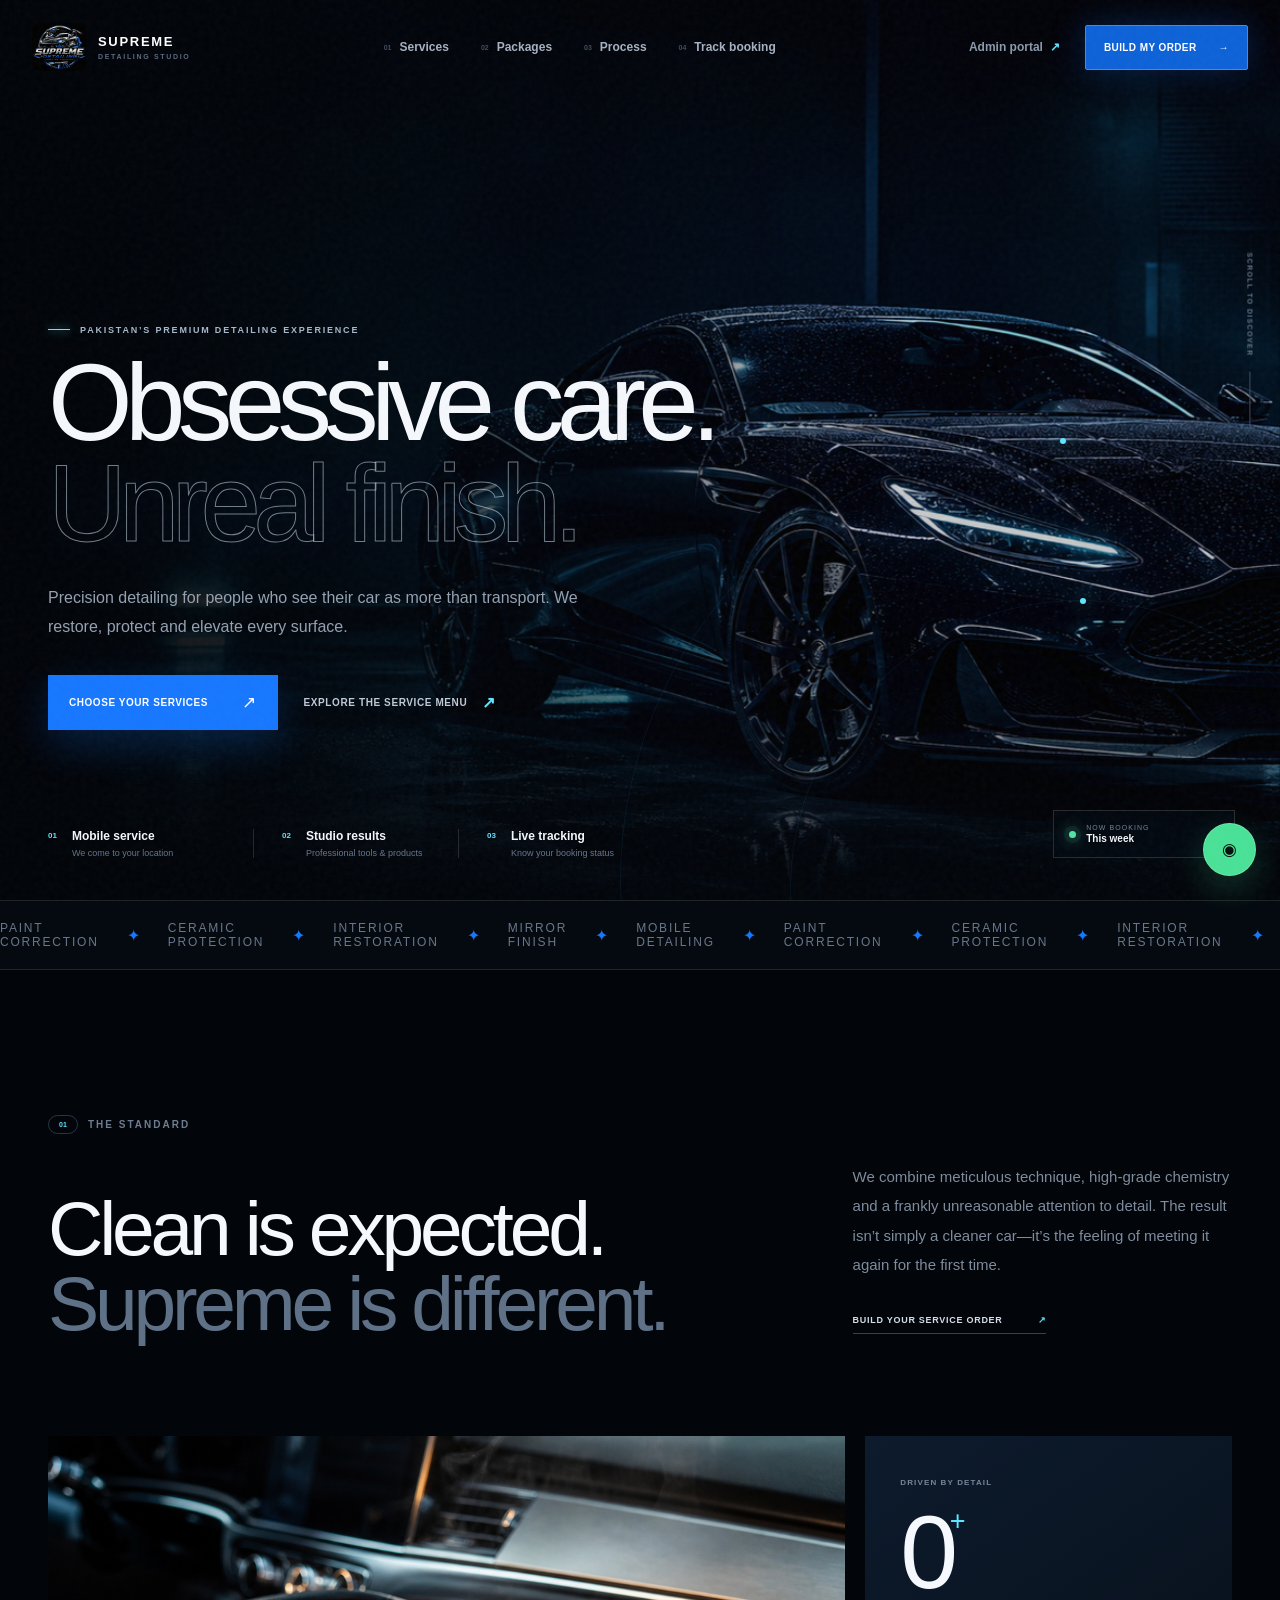
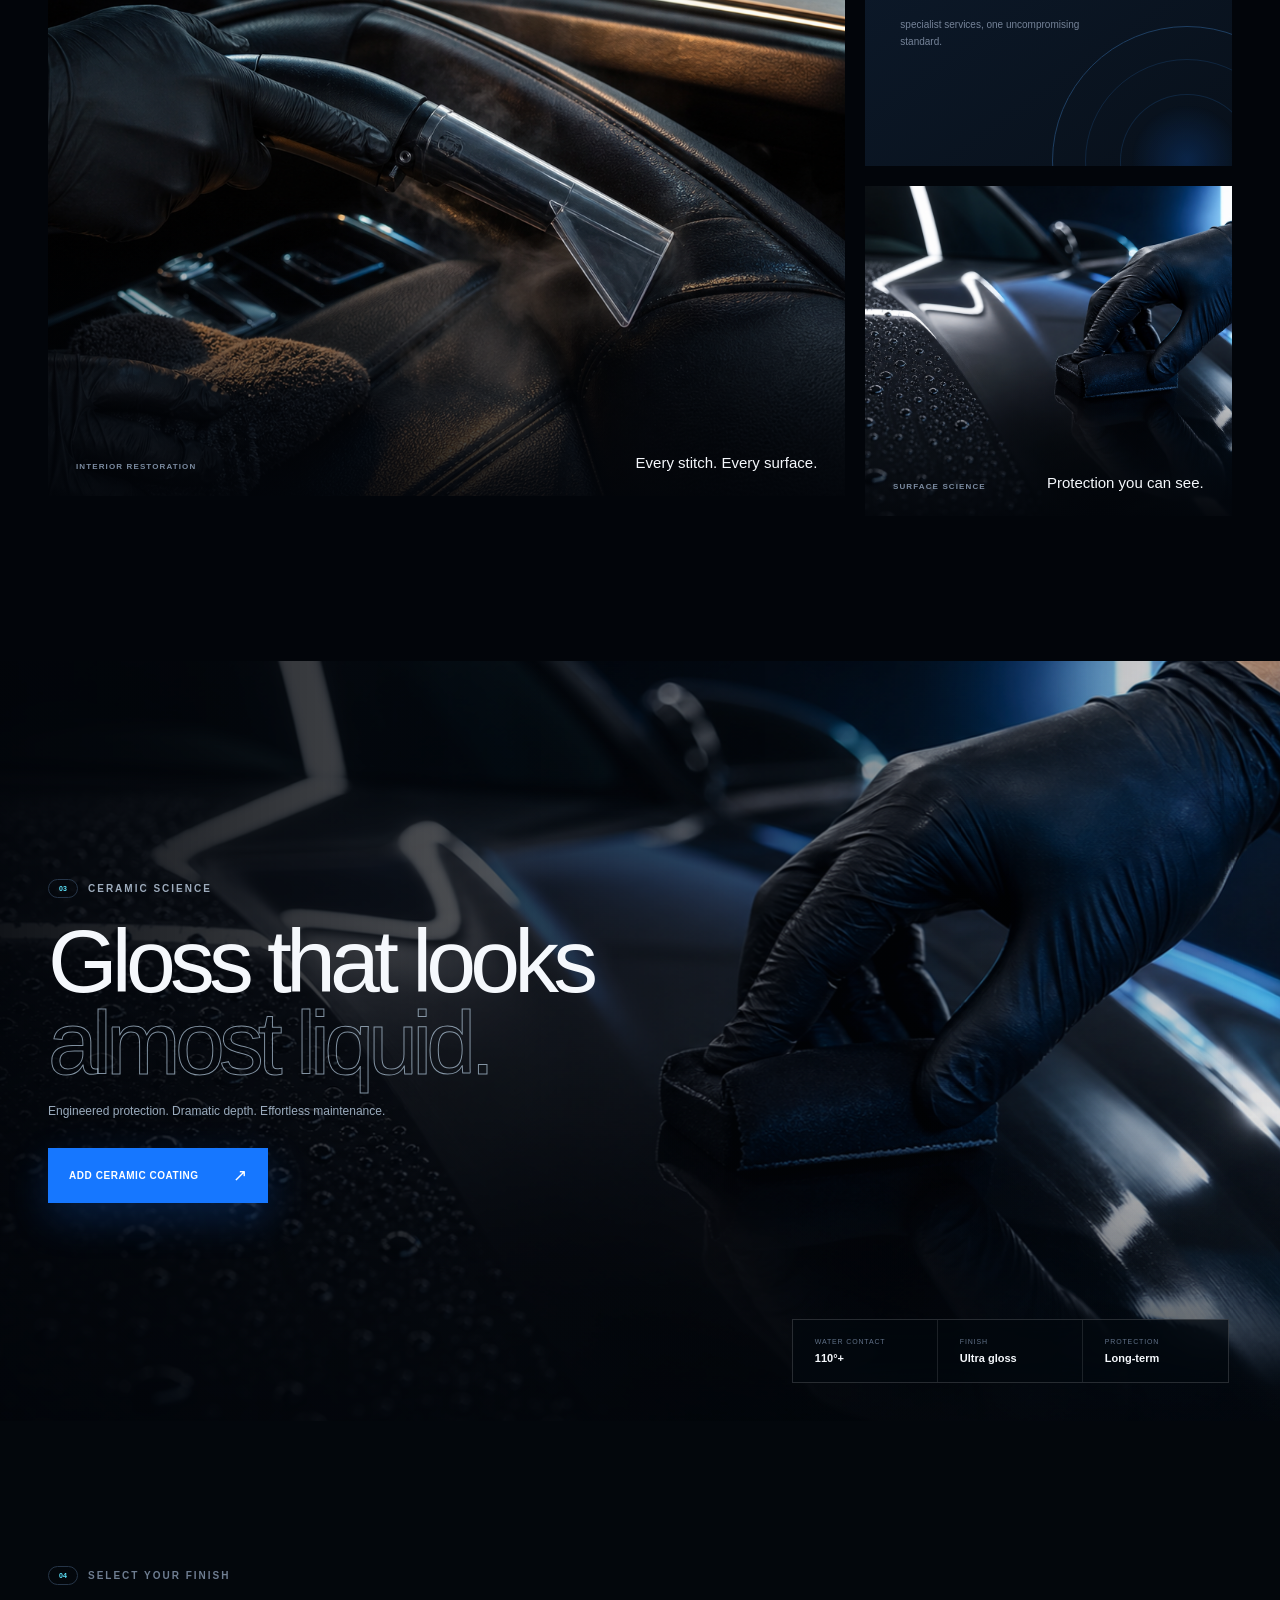
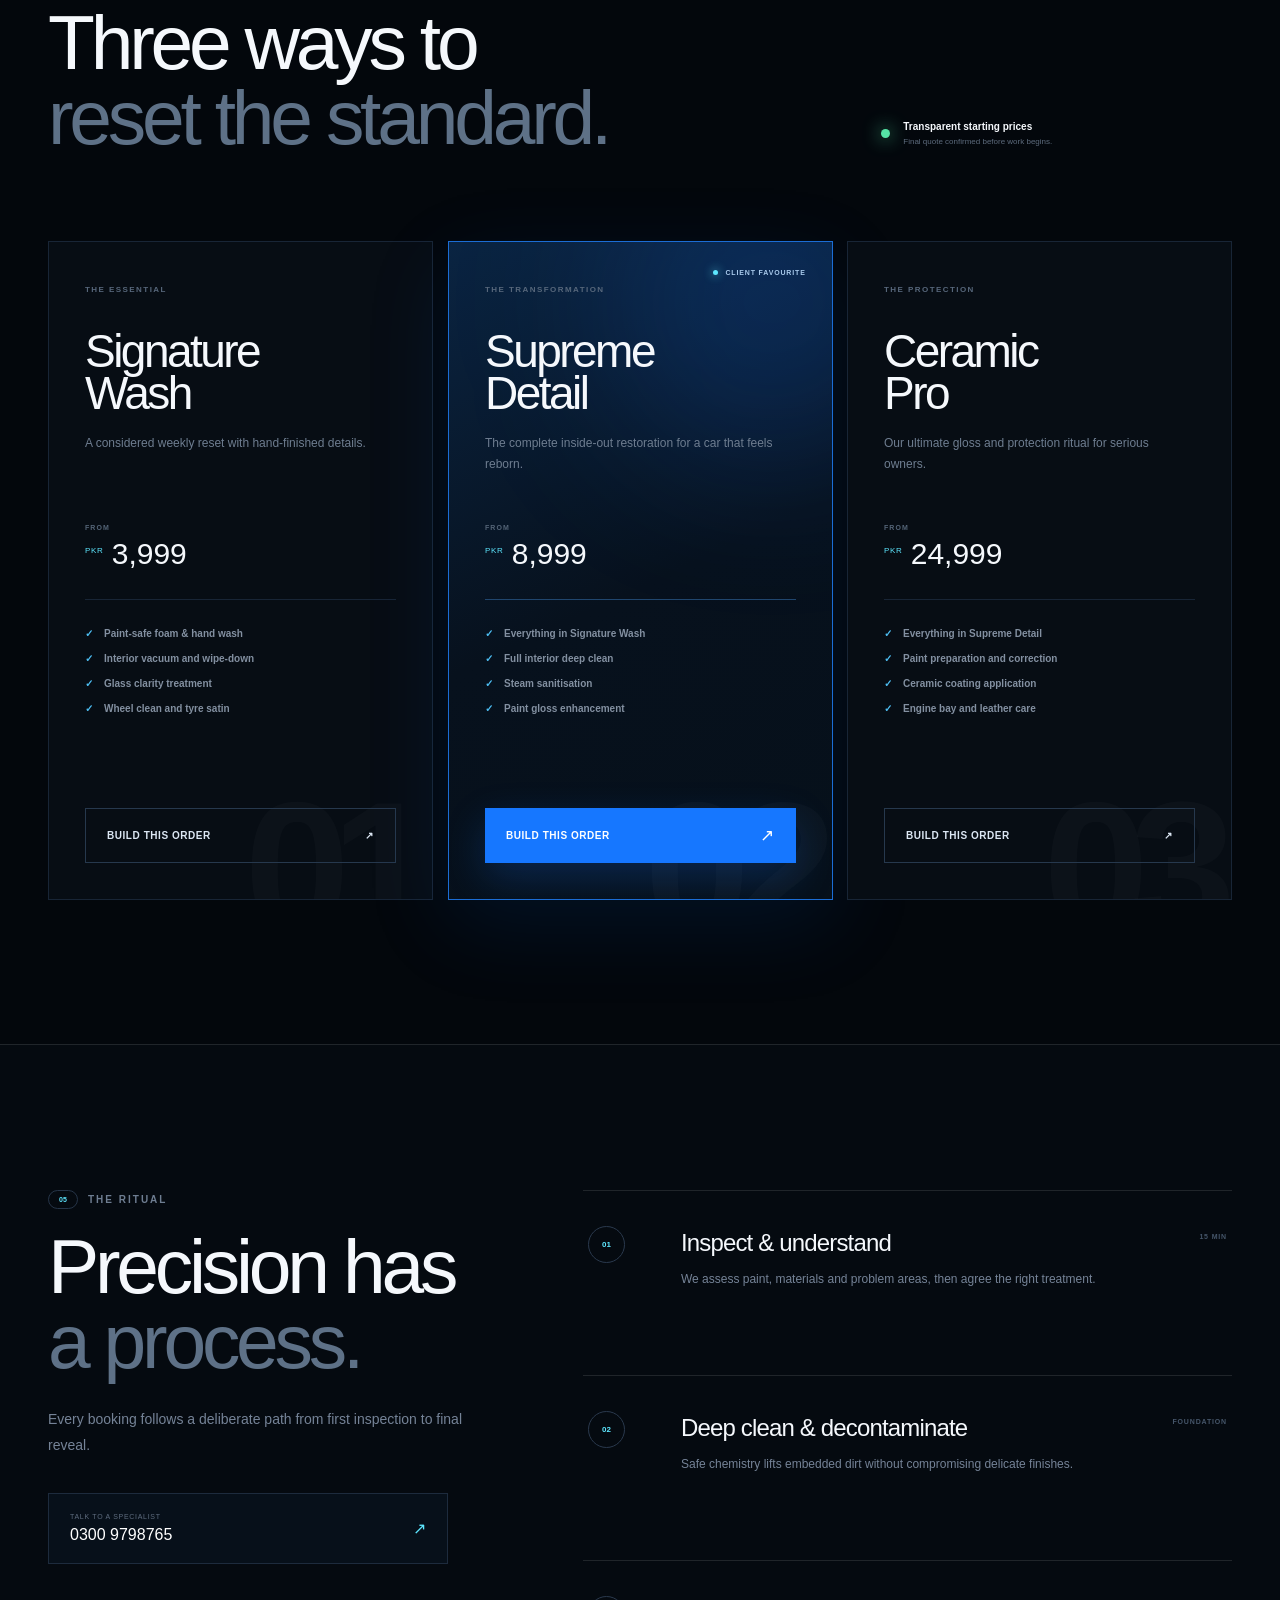
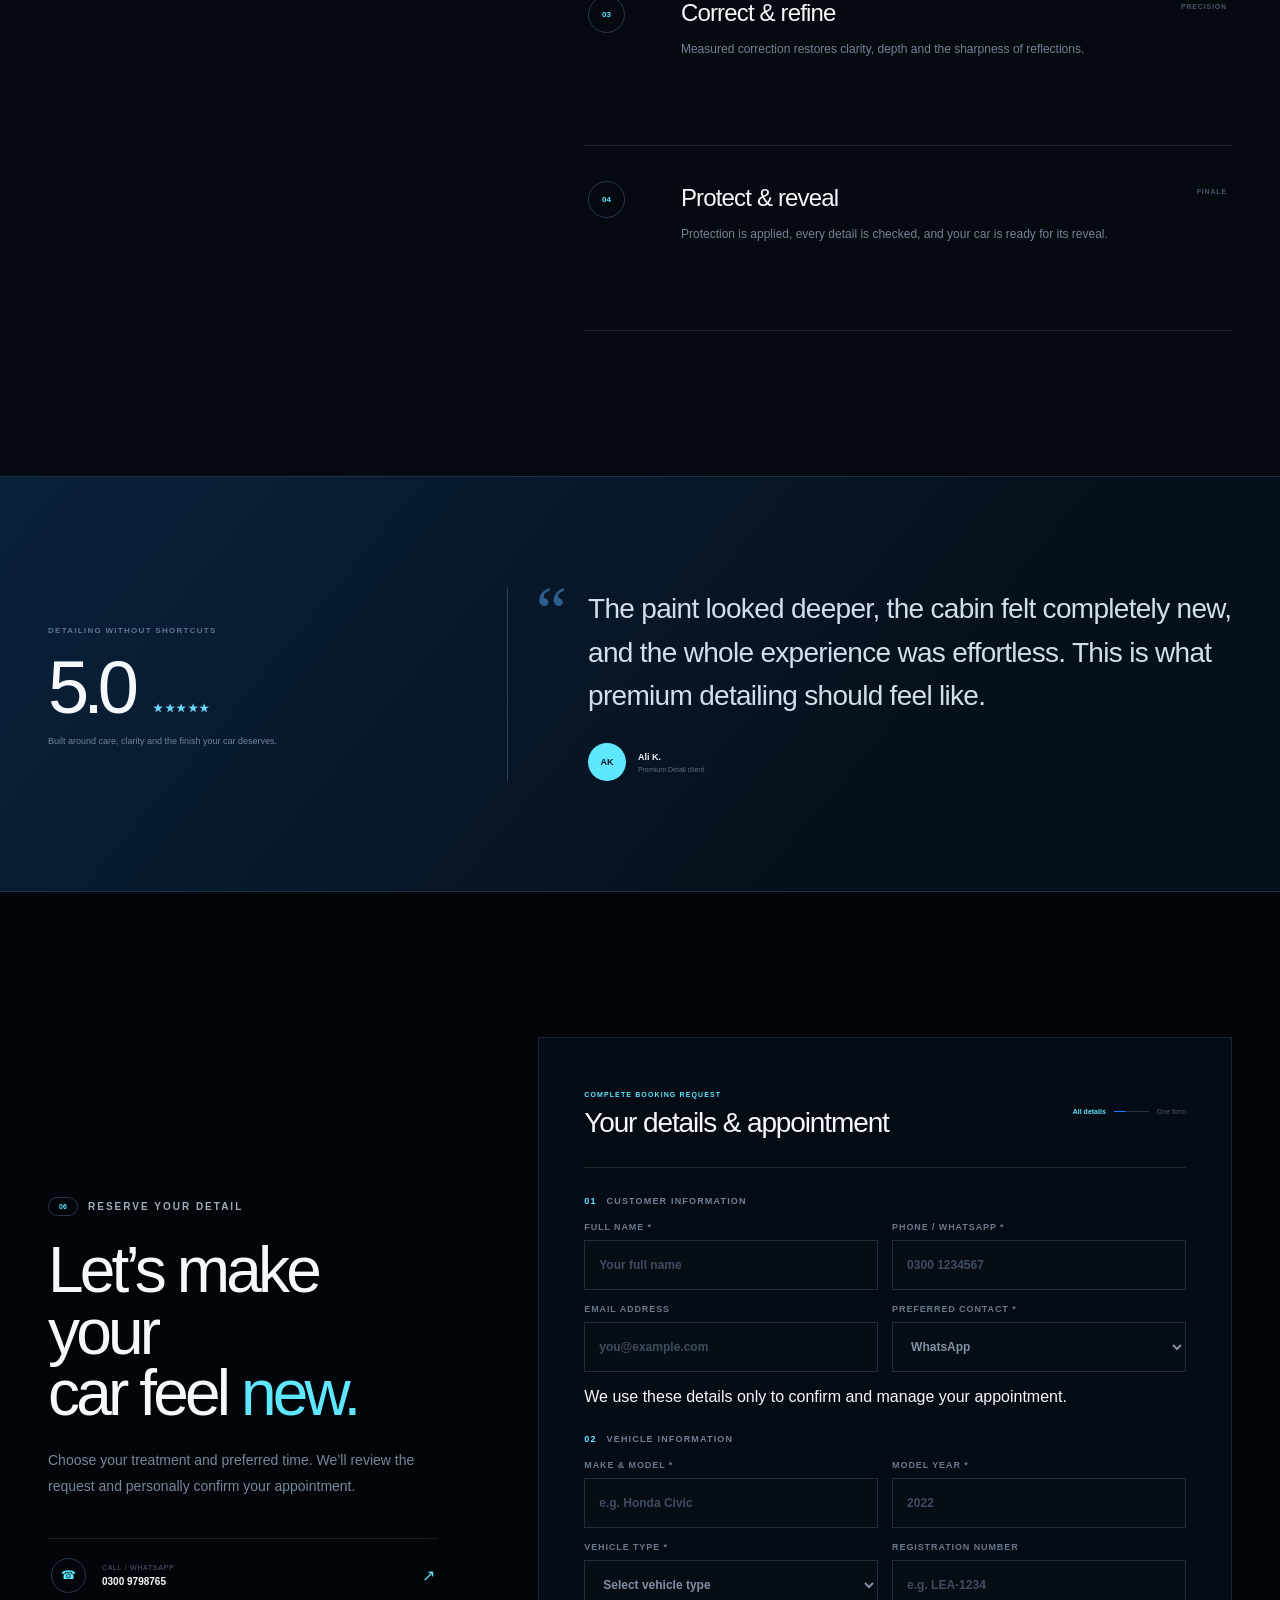
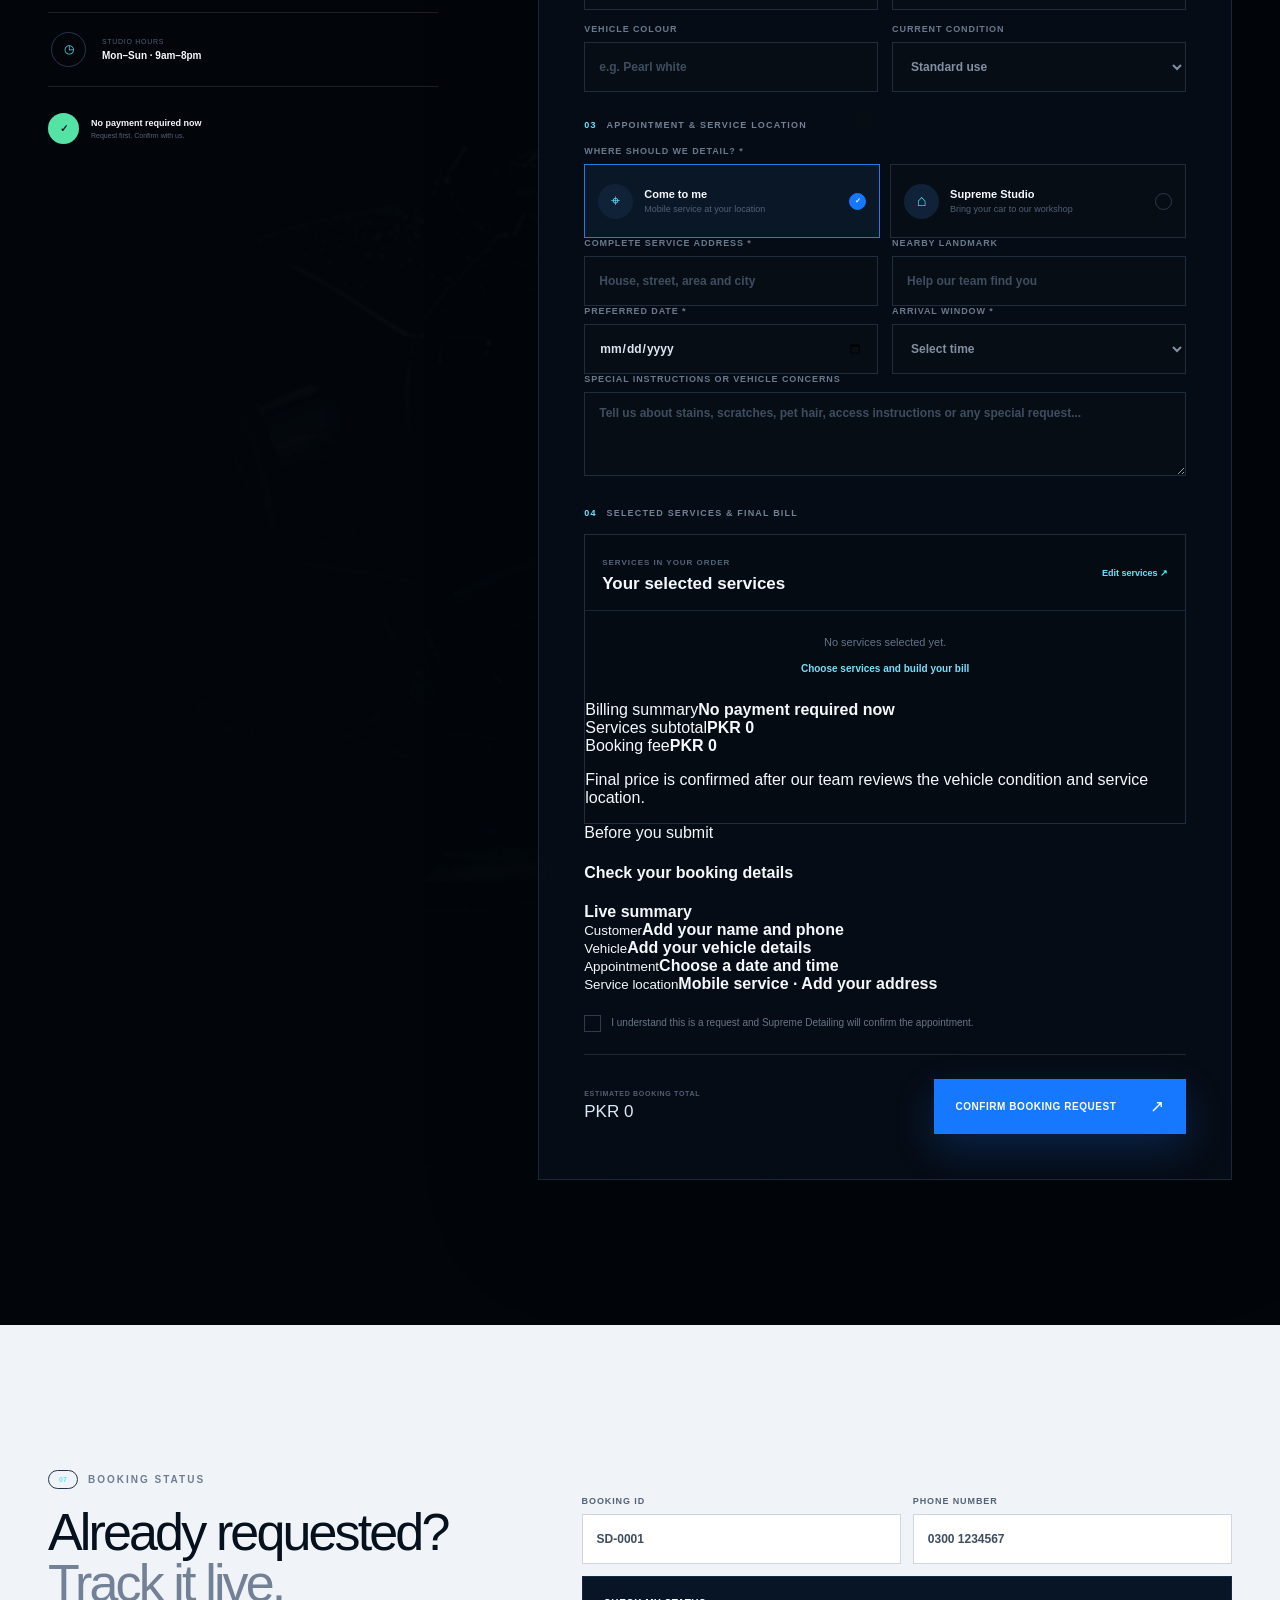
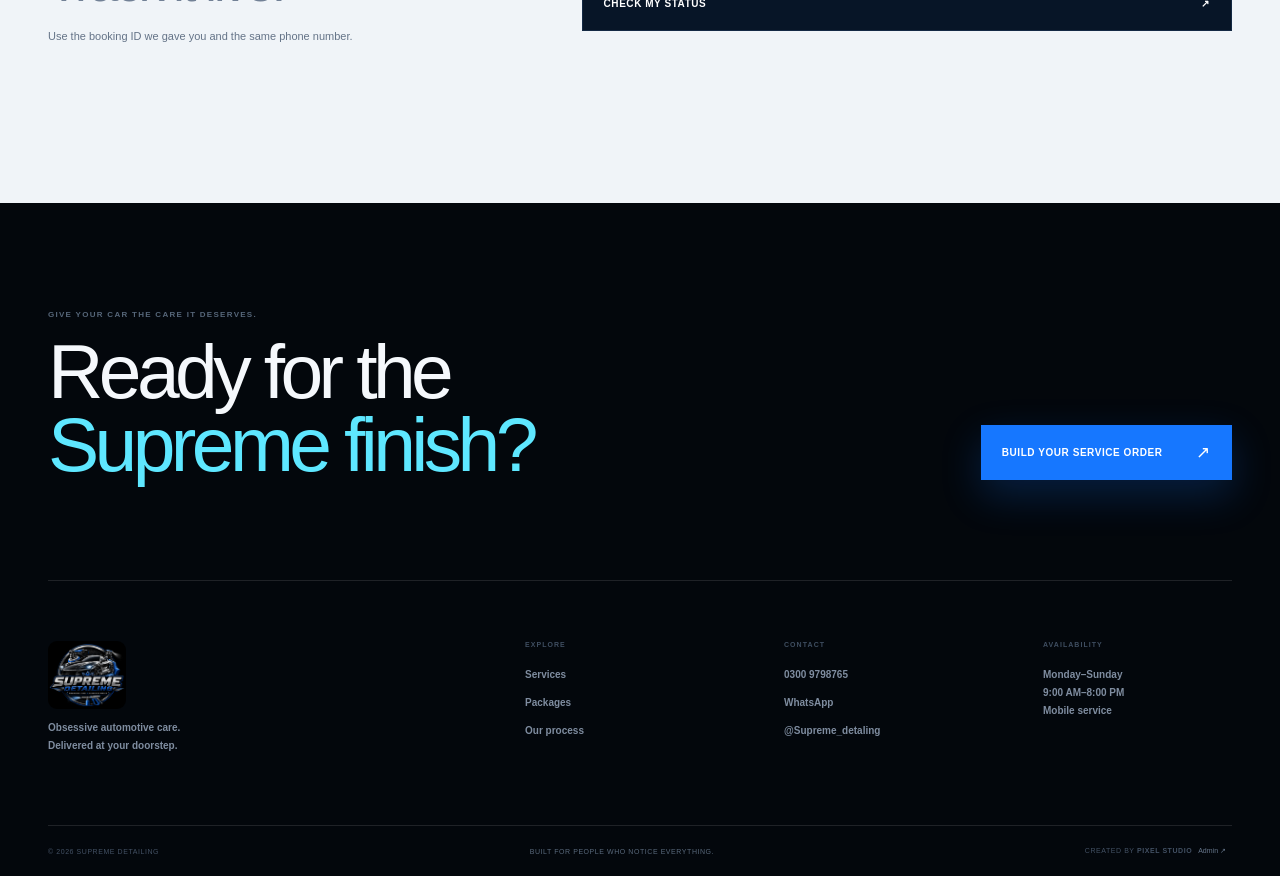
==== commit e3346037: "main" ====
--- a/index.html
+++ b/index.html
@@ -7,11 +7,10 @@
   <meta name="theme-color" content="#02060b">
   <title>Supreme Detailing — Obsessive Car Care</title>
   <link rel="stylesheet" href="style.css">
-  <link rel="stylesheet" href="readability.css">
 </head>
 <body>
   <div class="loader" id="loader" aria-hidden="true">
-    <div class="loader-mark"><img src="assets/logo.png" alt=""><span></span></div>
+    <div class="loader-mark"><img src="logo.png" alt=""><span></span></div>
     <p>Preparing perfection</p>
     <div class="loader-line"><i></i></div>
   </div>
@@ -22,7 +21,7 @@
   <header class="site-header" id="siteHeader">
     <nav class="nav-wrap">
       <button class="brand" type="button" data-view-link="customer" aria-label="Supreme Detailing home">
-        <img src="assets/logo.png" alt="Supreme Detailing logo">
+        <img src="logo.png" alt="Supreme Detailing logo">
         <span><b>Supreme</b><small>Detailing Studio</small></span>
       </button>
       <button class="menu-toggle" id="menuToggle" aria-label="Open menu" aria-expanded="false"><i></i><i></i></button>
@@ -42,7 +41,7 @@
   <main>
     <div id="customerView" class="app-view is-active">
       <section class="hero" id="home">
-        <div class="hero-media" data-parallax="0.12"><img src="assets/hero-cinematic-v2.png" alt="Midnight black performance car in a premium detailing studio"></div>
+        <div class="hero-media" data-parallax="0.12"><img src="hero-cinematic-v2.png" alt="Midnight black performance car in a premium detailing studio"></div>
         <div class="hero-shade"></div>
         <div class="hero-orbit orbit-one"></div><div class="hero-orbit orbit-two"></div>
         <div class="hero-content page-width">
@@ -77,16 +76,16 @@
           <div class="manifesto-copy reveal"><p>We combine meticulous technique, high-grade chemistry and a frankly unreasonable attention to detail. The result isn’t simply a cleaner car—it’s the feeling of meeting it again for the first time.</p><a href="services.html" class="underline-link">Build your service order <span>↗</span></a></div>
         </div>
         <div class="visual-grid">
-          <figure class="visual-large reveal tilt-card"><img src="assets/interior-detail-v2.png" alt="Professional steam cleaning of a luxury car interior"><figcaption><span>Interior restoration</span><b>Every stitch. Every surface.</b></figcaption></figure>
+          <figure class="visual-large reveal tilt-card"><img src="interior-detail-v2.png" alt="Professional steam cleaning of a luxury car interior"><figcaption><span>Interior restoration</span><b>Every stitch. Every surface.</b></figcaption></figure>
           <div class="visual-stack">
             <div class="stat-card reveal"><span>Driven by detail</span><strong data-counter="15">0</strong><p>specialist services, one uncompromising standard.</p><i class="stat-ring"></i></div>
-            <figure class="visual-small reveal tilt-card"><img src="assets/ceramic-coating-v2.png" alt="Ceramic coating applied to a glossy performance car"><figcaption><span>Surface science</span><b>Protection you can see.</b></figcaption></figure>
+            <figure class="visual-small reveal tilt-card"><img src="ceramic-coating-v2.png" alt="Ceramic coating applied to a glossy performance car"><figcaption><span>Surface science</span><b>Protection you can see.</b></figcaption></figure>
           </div>
         </div>
       </section>
 
       <section class="cinematic-break">
-        <div class="break-media" data-parallax="0.08"><img src="assets/ceramic-coating-v2.png" alt="Perfect water beading on ceramic-coated paint"></div>
+        <div class="break-media" data-parallax="0.08"><img src="ceramic-coating-v2.png" alt="Perfect water beading on ceramic-coated paint"></div>
         <div class="break-overlay"></div>
         <div class="page-width break-content reveal"><span class="section-tag light"><span>03</span> Ceramic science</span><h2>Gloss that looks<br><em>almost liquid.</em></h2><p>Engineered protection. Dramatic depth. Effortless maintenance.</p><a class="primary-cta magnetic" href="services.html"><span>Add Ceramic Coating</span><b>↗</b></a></div>
         <div class="floating-specs"><div><small>Water contact</small><b>110°+</b></div><div><small>Finish</small><b>Ultra gloss</b></div><div><small>Protection</small><b>Long-term</b></div></div>
@@ -129,7 +128,7 @@
       </section>
 
       <section class="booking-section" id="booking">
-        <div class="booking-backdrop"><img src="assets/hero-cinematic-v2.png" alt=""></div>
+        <div class="booking-backdrop"><img src="hero-cinematic-v2.png" alt=""></div>
         <div class="page-width booking-shell">
           <div class="booking-intro reveal"><div class="section-tag light"><span>06</span> Reserve your detail</div><h2>Let’s make your<br>car feel <em>new.</em></h2><p>Choose your treatment and preferred time. We’ll review the request and personally confirm your appointment.</p><div class="contact-stack"><a href="tel:03009798765"><i>☎</i><span><small>Call / WhatsApp</small><b>0300 9798765</b></span><em>↗</em></a><div><i>◷</i><span><small>Studio hours</small><b>Mon–Sun · 9am–8pm</b></span></div></div><div class="trust-note"><span>✓</span><p><b>No payment required now</b><small>Request first. Confirm with us.</small></p></div></div>
 
@@ -201,13 +200,13 @@
 
     <div id="adminView" class="app-view">
       <section class="admin-login" id="adminLogin">
-        <div class="login-visual"><img src="assets/hero-cinematic-v2.png" alt="Performance car in Supreme Detailing studio"><div class="login-visual-copy"><span>Supreme control</span><h2>Every booking.<br>Perfectly managed.</h2><p>Review requests, confirm appointments and keep customers informed.</p></div></div>
-        <div class="login-side"><button class="back-link" type="button" data-view-link="customer">← Return to website</button><div class="login-card"><div class="login-brand"><img src="assets/logo.png" alt="Supreme Detailing"><div><b>Supreme</b><span>Detailing · Control</span></div></div><span class="admin-eyebrow">Secure team access</span><h1>Welcome<br>back.</h1><p>Enter the team PIN to access booking control.</p><form id="adminLoginForm"><label class="field"><span>Admin PIN</span><input type="password" name="pin" inputmode="numeric" placeholder="Enter 4-digit PIN" maxlength="4" required></label><button class="primary-cta full-button" type="submit"><span>Enter dashboard</span><b>↗</b></button><small class="demo-hint">Demo access: <b>1234</b></small></form></div><small class="login-foot">Supreme Detailing · Interface by Pixel Studio</small></div>
+        <div class="login-visual"><img src="hero-cinematic-v2.png" alt="Performance car in Supreme Detailing studio"><div class="login-visual-copy"><span>Supreme control</span><h2>Every booking.<br>Perfectly managed.</h2><p>Review requests, confirm appointments and keep customers informed.</p></div></div>
+        <div class="login-side"><button class="back-link" type="button" data-view-link="customer">← Return to website</button><div class="login-card"><div class="login-brand"><img src="logo.png" alt="Supreme Detailing"><div><b>Supreme</b><span>Detailing · Control</span></div></div><span class="admin-eyebrow">Secure team access</span><h1>Welcome<br>back.</h1><p>Enter the team PIN to access booking control.</p><form id="adminLoginForm"><label class="field"><span>Admin PIN</span><input type="password" name="pin" inputmode="numeric" placeholder="Enter 4-digit PIN" maxlength="4" required></label><button class="primary-cta full-button" type="submit"><span>Enter dashboard</span><b>↗</b></button><small class="demo-hint">Demo access: <b>1234</b></small></form></div><small class="login-foot">Supreme Detailing · Interface by Pixel Studio</small></div>
       </section>
 
       <section class="dashboard" id="adminDashboard" hidden>
         <aside class="sidebar">
-          <div class="sidebar-brand"><img src="assets/logo.png" alt="Supreme Detailing"><div><b>Supreme</b><span>Control room</span></div></div>
+          <div class="sidebar-brand"><img src="logo.png" alt="Supreme Detailing"><div><b>Supreme</b><span>Control room</span></div></div>
           <nav><small>Workspace</small><button class="active"><span>▦</span> Booking control <i id="sidebarPending">0</i></button><button data-view-link="customer"><span>↗</span> Live website</button></nav>
           <div class="sidebar-status"><i></i><div><small>System status</small><b>All services online</b></div></div>
           <div class="sidebar-foot"><div class="admin-avatar">SD</div><div><b>Supreme Team</b><small>Administrator</small></div><button id="logoutButton" title="Sign out">⇥</button></div>
@@ -234,7 +233,7 @@
 
   <footer class="footer">
     <div class="footer-top page-width"><div><span>Give your car the care it deserves.</span><h2>Ready for the<br><em>Supreme finish?</em></h2></div><a class="primary-cta magnetic" href="services.html"><span>Build your service order</span><b>↗</b></a></div>
-    <div class="footer-main page-width"><div class="footer-brand"><img src="assets/logo.png" alt="Supreme Detailing"><p>Obsessive automotive care.<br>Delivered at your doorstep.</p></div><div><span>Explore</span><a href="services.html">Services</a><a href="#packages">Packages</a><a href="#process">Our process</a></div><div><span>Contact</span><a href="tel:03009798765">0300 9798765</a><a href="https://wa.me/923009798765">WhatsApp</a><a href="#">@Supreme_detaling</a></div><div><span>Availability</span><p>Monday–Sunday<br>9:00 AM–8:00 PM<br>Mobile service</p></div></div>
+    <div class="footer-main page-width"><div class="footer-brand"><img src="logo.png" alt="Supreme Detailing"><p>Obsessive automotive care.<br>Delivered at your doorstep.</p></div><div><span>Explore</span><a href="services.html">Services</a><a href="#packages">Packages</a><a href="#process">Our process</a></div><div><span>Contact</span><a href="tel:03009798765">0300 9798765</a><a href="https://wa.me/923009798765">WhatsApp</a><a href="#">@Supreme_detaling</a></div><div><span>Availability</span><p>Monday–Sunday<br>9:00 AM–8:00 PM<br>Mobile service</p></div></div>
     <div class="footer-bottom page-width"><span>© 2026 Supreme Detailing</span><b>Built for people who notice everything.</b><div class="footer-actions"><span class="studio-credit">Created by <strong>Pixel Studio</strong></span><button data-view-link="admin">Admin ↗</button></div></div>
   </footer>
 
@@ -242,6 +241,5 @@
   <div class="modal-backdrop" id="bookingDetailModal" hidden><div class="modal detail-modal" role="dialog" aria-modal="true" aria-labelledby="detailTitle"><button class="modal-close" data-close-modal="bookingDetailModal">×</button><div id="bookingDetailContent"></div></div></div>
   <div class="toast" id="toast" role="status" aria-live="polite"></div>
   <a class="whatsapp-float magnetic" href="https://wa.me/923009798765" aria-label="Chat on WhatsApp"><span>◉</span><i>WhatsApp</i></a>
-  <script src="script.js"></script>
 </body>
 </html>
--- a/style.css
+++ b/style.css
@@ -74,3 +74,8 @@
 body{font-weight:500}.nav-links a,.nav-track,.admin-link{font-size:12px;font-weight:700}.section-tag{font-size:10px;font-weight:800}.hero-lead{font-size:16px;font-weight:500}.hero-meta b{font-size:12px}.hero-meta small{font-size:9px}.manifesto-copy p,.section-head>p{font-size:15px;font-weight:500}.package-desc{font-size:12px;font-weight:500}.package-card li{font-size:10px;font-weight:600}.process-sticky>p{font-size:14px;font-weight:500}.process-list p{font-size:12px;font-weight:500}.booking-intro>p{font-size:14px;font-weight:500}.field>span,.field legend,.form-section-label{font-size:9px}.field input,.field select,.field textarea{font-size:12px;font-weight:600}.choice em b{font-size:11px}.choice em small{font-size:9px}.terms{font-size:10px}.footer-main a,.footer-main>div>p{font-size:10px;font-weight:600}.package-card>a{position:relative;width:100%}.booking-order-box{border:1px solid #1f2d3e;background:#050b12}.booking-order-head{padding:16px 17px;border-bottom:1px solid #172536;display:flex;align-items:center;justify-content:space-between;gap:18px}.booking-order-head span{color:#53657a;font-size:8px;font-weight:800;letter-spacing:.12em;text-transform:uppercase}.booking-order-head h4{margin:5px 0 0;font:700 17px var(--display)}.booking-order-head a{color:var(--cyan);font-size:9px;font-weight:800}.booking-order-empty{padding:25px 17px;text-align:center}.booking-order-empty p{margin:0 0 10px;color:#63748a;font-size:11px}.booking-order-empty a{color:#75dfff;font-size:10px;font-weight:800}.booking-order-line{padding:13px 17px;border-bottom:1px solid #142131;display:grid;grid-template-columns:1fr auto;gap:8px;align-items:center}.booking-order-line b{font-size:10px}.booking-order-line span{color:#68daf6;font-size:9px;font-weight:700}.booking-order-line small{grid-column:1/-1;color:#4f6074;font-size:8px}.booking-order-total{padding:17px;border-top:1px solid #213249;display:flex;align-items:end;justify-content:space-between;background:#081624}.booking-order-total span{color:#8393a5;font-size:10px;font-weight:700}.booking-order-total strong{color:#fff;font:700 22px var(--display)}
 @media(max-width:620px){.hero-lead{font-size:14px}.manifesto-copy p,.section-head>p{font-size:13px}.booking-order-head{align-items:flex-start;flex-direction:column}.booking-order-head a{align-self:flex-end;margin-top:-25px}}
 .tracked-services{margin:16px 0;padding:14px;background:#f3f7fb}.tracked-services>div,.tracked-services>strong{padding:7px 0;display:flex;justify-content:space-between;gap:15px;color:#5f6f82;font-size:10px}.tracked-services>strong{margin-top:6px;padding-top:13px;border-top:1px solid #dbe3eb;color:#07111e;font-size:12px}.order-detail-bill>div,.order-detail-bill>strong{padding:8px 0;display:flex;justify-content:space-between;gap:15px;border-bottom:1px solid #142131;color:#8fa0b3;font-size:9px}.order-detail-bill>strong{padding-top:13px;border-bottom:0;color:#fff;font-size:11px}
+
+
+/* GitHub Pages fix: show content without missing JavaScript/readability files */
+.loader{display:none!important}
+.reveal{opacity:1!important;transform:none!important}
